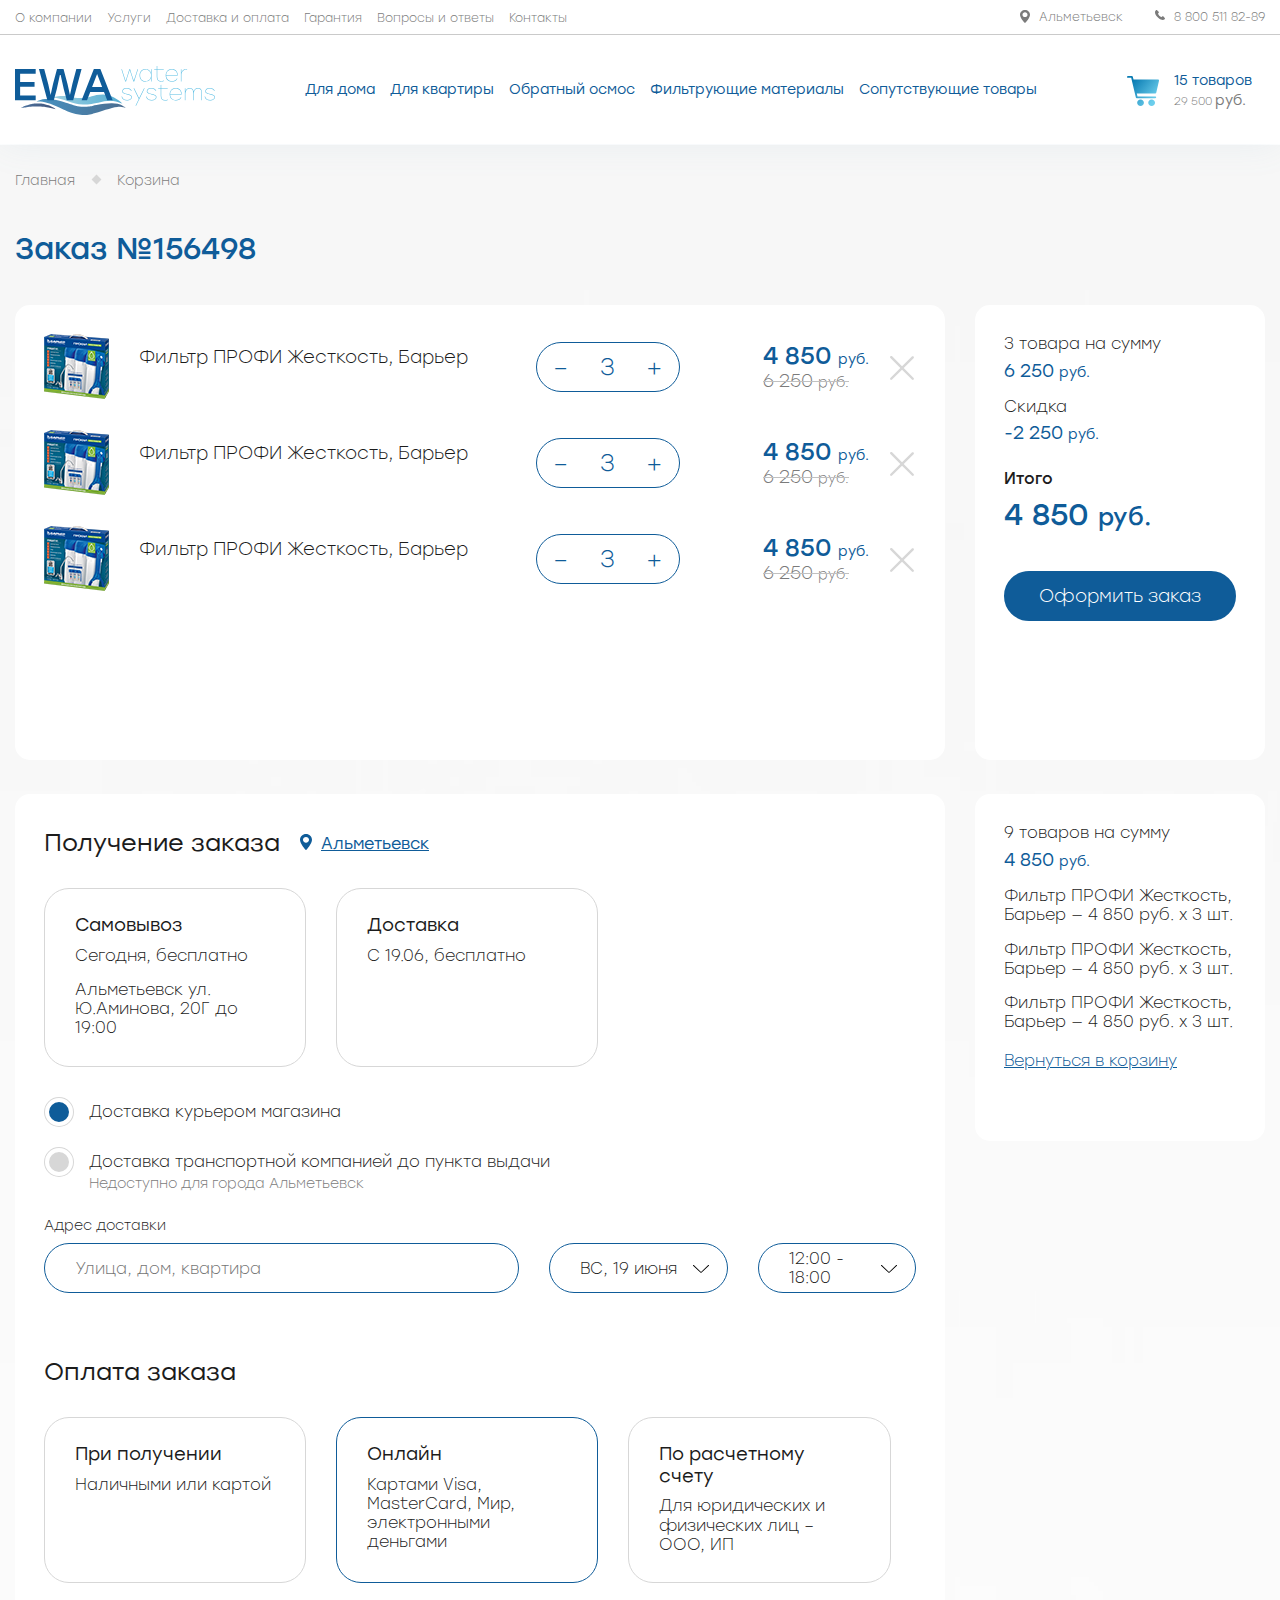
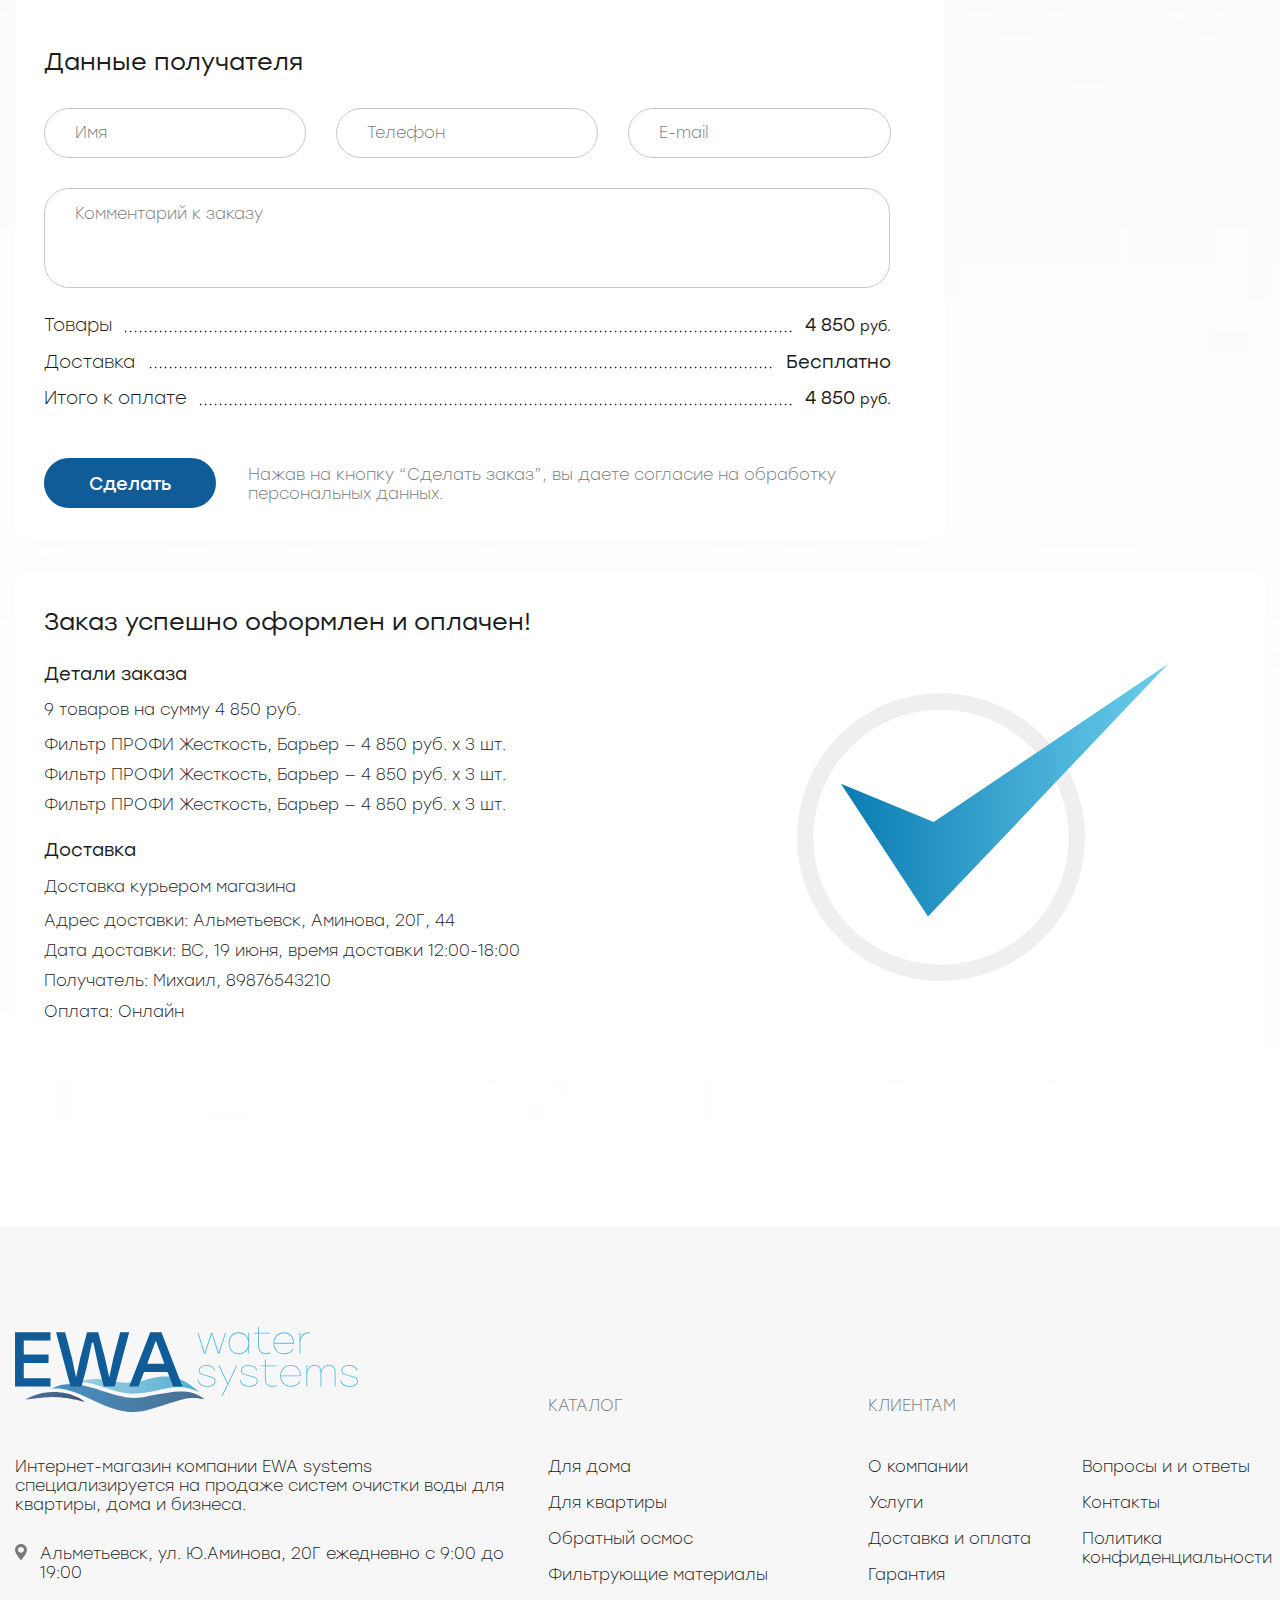
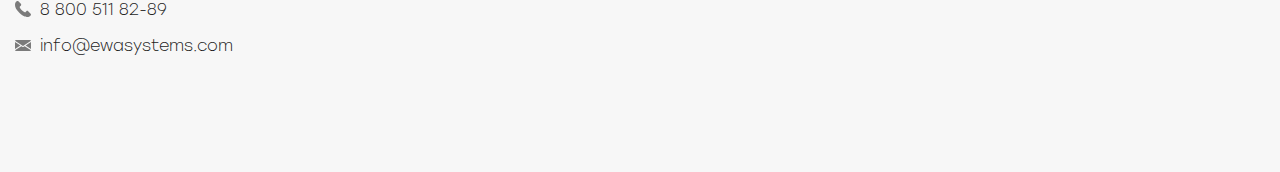
==== cart.html @ 75be9d66 "dsadad" ====
<!DOCTYPE html>
<html lang="ru">
<head>
    <meta charset="UTF-8">
    <meta name="viewport" content="width=device-width, initial-scale=1.0, shrink-to-fit=no">
    <title>EWA water system</title>

    <!-- additional styles -->
    <link rel="stylesheet" href="css/bootstrap.min.css">
    <link rel="stylesheet" href="css/swiper.min.css">

    <!-- common styles -->
    <link rel="stylesheet" href="fonts/stolzl/stolzl.css">
    <link rel="stylesheet" href="css/style.css">
    <link rel="stylesheet" href="css/media.css">

    <link rel="stylesheet" href="css/cart.css">

    <!-- scripts -->
    <script src="js/jquery.min.js"></script>
    <script src="js/bootstrap.bundle.min.js"></script>
    <script src="js/swiper.min.js"></script>
</head>
<body>

    <div class="header">
        <div class="header-top">
            <div class="container">
                <div class="row-header-top">
                    <div class="header-top-list">
                        <a href="javascript:void(0)" class="header-top-link">О компании</a>
                        <a href="javascript:void(0)" class="header-top-link">Услуги</a>
                        <a href="javascript:void(0)" class="header-top-link">Доставка и оплата</a>
                        <a href="javascript:void(0)" class="header-top-link">Гарантия</a>
                        <a href="javascript:void(0)" class="header-top-link">Вопросы и ответы</a>
                        <a href="javascript:void(0)" class="header-top-link">Контакты</a>
                    </div>
    
                    <div class="header-contacts">
                        <a href="javascript:void(0)" class="header-contacts-item header-city">
                            Альметьевск
                        </a>
                        <a href="tel:88005118289" class="header-contacts-item header-phone">
                            8 800 511 82-89
                        </a>
                    </div>
                </div>
            </div>
        </div>
        <div class="header-main">
            <div class="container">
                <div class="row-header-main">
                    <a href="/" class="header-logo">
                        <img src="images/ewa-logo.svg" alt="EWA water system" class="header-logo-src">
                    </a>

                    <div class="header-main-list">
                        <a href="javascript:void(0)" class="header-main-link">Для дома</a>
                        <a href="javascript:void(0)" class="header-main-link">Для квартиры</a>
                        <a href="javascript:void(0)" class="header-main-link">Обратный осмос</a>
                        <a href="javascript:void(0)" class="header-main-link">Фильтрующие материалы</a>
                        <a href="javascript:void(0)" class="header-main-link">Сопутствующие товары</a>
                    </div>

                    <!--
                        Если в корзине нету товаров, то убираем класс cart-has-items
                        и в header-cart-title ставим статичный текст "Корзина"
                        блок header-cart-total может быть пустым,
                        он всё равнон будет в display: none
                    -->
                    <a href="javascript:void(0)" class="header-cart cart-has-items">
                        <div class="header-cart-icon">
                            <img src="images/header-cart.svg" alt="Корзина">
                        </div>
                        <div class="header-cart-body">
                            <div class="header-cart-title">15 товаров</div>
                            <div class="header-cart-total">29 500 <span class="ruble">руб.</span></div>
                        </div>
                    </a>

                    <div class="responsive-items">
                        <a class="responsive-item header-cart-responsive" href="javascript:void(0)">
                            <img src="images/header-cart.svg" alt="">
                        </a>

                        <div class="responsive-item header-burger">
                            <span class="burger-line line-1"></span>
                            <span class="burger-line line-2"></span>
                            <span class="burger-line line-3"></span>
                        </div>
                    </div>
                </div>
            </div>
        </div>
    </div>

    <div class="page-layout">
        <div class="page-bc">
            <div class="container">
                <div class="page-bc-list">
                    <a href="javascript:void(0)" class="page-bc-link">Главная</a>
                    <a href="javascript:void(0)" class="page-bc-link">Корзина</a>
                </div>
            </div>
        </div>

        <div class="cart-inner">
            <div class="container">
                <div class="section-heading">Заказ №156498</div>
    
                <div class="cart-layout">
                    <div class="cart-row row">
                        <div class="cart-content col-lg-9">
                            <div class="cart-block">
                                <div class="cart-table">
                                    <div class="cart-table-product">
                                        <div class="cart-table-product-item cart-table-item">
                                            <a href="javascript:void(0)" class="cart-table-product-photo" style="background-image: url(images/cart-item.png);"></a>
                                            <a href="javascript:void(0)" class="cart-table-product-name">Фильтр ПРОФИ Жесткость, Барьер</a>
                                        </div>
                                        <div class="cart-table-product-count cart-table-item">
                                            <div class="cart-table-product-counter">
                                                <div class="cart-counter-item">&ndash;</div>
                                                <input class="cart-counter-item cart-counter-value" type="text" value="3">
                                                <div class="cart-counter-item">+</div>
                                            </div>
                                        </div>
                                        <div class="cart-table-product-price cart-table-item">
                                            <div class="cart-table-product-prices">
                                                <div class="cart-table-product-price-new">4 850 <span class="ruble">руб.</span></div>
                                                <div class="cart-table-product-price-old">6 250 <span class="ruble">руб.</span></div>
                                            </div>
                                        </div>
                                        <div class="cart-table-product-remove">
                                            <img src="images/cart-remove.svg" alt="">
                                        </div>
                                    </div>
                                    <div class="cart-table-product">
                                        <div class="cart-table-product-item cart-table-item">
                                            <a href="javascript:void(0)" class="cart-table-product-photo" style="background-image: url(images/cart-item.png);"></a>
                                            <a href="javascript:void(0)" class="cart-table-product-name">Фильтр ПРОФИ Жесткость, Барьер</a>
                                        </div>
                                        <div class="cart-table-product-count cart-table-item">
                                            <div class="cart-table-product-counter">
                                                <div class="cart-counter-item">&ndash;</div>
                                                <input class="cart-counter-item cart-counter-value" type="text" value="3">
                                                <div class="cart-counter-item">+</div>
                                            </div>
                                        </div>
                                        <div class="cart-table-product-price cart-table-item">
                                            <div class="cart-table-product-prices">
                                                <div class="cart-table-product-price-new">4 850 <span class="ruble">руб.</span></div>
                                                <div class="cart-table-product-price-old">6 250 <span class="ruble">руб.</span></div>
                                            </div>
                                        </div>
                                        <div class="cart-table-product-remove">
                                            <img src="images/cart-remove.svg" alt="">
                                        </div>
                                    </div>
                                    <div class="cart-table-product">
                                        <div class="cart-table-product-item cart-table-item">
                                            <a href="javascript:void(0)" class="cart-table-product-photo" style="background-image: url(images/cart-item.png);"></a>
                                            <a href="javascript:void(0)" class="cart-table-product-name">Фильтр ПРОФИ Жесткость, Барьер</a>
                                        </div>
                                        <div class="cart-table-product-count cart-table-item">
                                            <div class="cart-table-product-counter">
                                                <div class="cart-counter-item">&ndash;</div>
                                                <input class="cart-counter-item cart-counter-value" type="text" value="3">
                                                <div class="cart-counter-item">+</div>
                                            </div>
                                        </div>
                                        <div class="cart-table-product-price cart-table-item">
                                            <div class="cart-table-product-prices">
                                                <div class="cart-table-product-price-new">4 850 <span class="ruble">руб.</span></div>
                                                <div class="cart-table-product-price-old">6 250 <span class="ruble">руб.</span></div>
                                            </div>
                                        </div>
                                        <div class="cart-table-product-remove">
                                            <img src="images/cart-remove.svg" alt="">
                                        </div>
                                    </div>
                                </div>
                            </div>
                        </div>
                        <div class="cart-side col-lg-3">
                            <div class="cart-block">
                                <div class="cart-side-item">
                                    <div class="cart-side-title">3 товара на сумму</div>
                                    <div class="cart-side-body">6 250 <span class="ruble">руб.</span></div>
                                </div>
                                <div class="cart-side-item">
                                    <div class="cart-side-title">Скидка</div>
                                    <div class="cart-side-body">-2 250 <span class="ruble">руб.</span></div>
                                </div>
    
                                <div class="cart-side-total">
                                    <div class="cart-side-total-title">Итого</div>
                                    <div class="cart-side-total-value">4 850 <span class="total-ruble">руб.</span></div>
                                </div>
    
                                <a href="javascript:void(0)" class="button-default button-active cart-order-button">Оформить заказ</a>
                            </div>
                        </div>
                    </div>
                </div>
    
                <form id="orderForm" class="cart-layout">
                    <div class="cart-row row">
                        <div class="cart-content col-lg-9">
                            <div class="cart-block">
                                <div class="cart-content-item">
                                    <div class="cart-content-flex">
                                        <div class="cart-content-title">Получение заказа</div>
                                        <a href="javascript:void(0)" class="cart-content-city">Альметьевск</a>
                                    </div>
    
                                    <div class="row-select-type row">
                                        <div class="cart-col col-select-type">
                                            <label class="cart-type-select">
                                                <input class="cart-type-select-check" type="radio" name="select-something" checked>
                                                <div class="cart-type-select-inner">
                                                    <div class="cart-type-select-title">Самовывоз</div>
                                                    <div class="cart-type-select-desc">Сегодня, бесплатно</div>
                                                    <div class="cart-type-select-additional">
                                                        Альметьевск <br>
                                                        ул. Ю.Аминова, 20Г <br>
                                                        до 19:00
                                                    </div>
                                                </div>
                                            </label>
                                        </div>
                                        <div class="cart-col col-select-type">
                                            <label class="cart-type-select">
                                                <input class="cart-type-select-check" type="radio" name="select-something">
                                                <div class="cart-type-select-inner">
                                                    <div class="cart-type-select-title">Доставка</div>
                                                    <div class="cart-type-select-desc">С 19.06, бесплатно</div>
                                                </div>
                                            </label>
                                        </div>
                                    </div>
    
                                    <div class="select-list">
                                        <label class="select-list-item">
                                            <input class="select-list-input" type="radio" name="select-delivery" checked>
                                            <div class="select-list-name">Доставка курьером магазина</div>
                                        </label>
                                        <label class="select-list-item">
                                            <input class="select-list-input" type="radio" name="select-delivery" disabled>
                                            <div class="select-list-name">
                                                Доставка транспортной компанией до пункта выдачи
                                                <span class="select-list-name-desc">Недоступно для города Альметьевск</span>
                                            </div>
                                        </label>
                                    </div>
    
                                    <div class="deli-data">
                                        <div class="deli-data-title">Адрес доставки</div>
                                        <div class="row">
                                            <div class="deli-data-col deli-data-address">
                                                <input type="text" class="deli-data-style" placeholder="Улица, дом, квартира">
                                            </div>
                                            <div class="deli-data-col deli-data-date">
                                                <div class="deli-data-style deli-data-pick">
                                                    ВС, 19 июня
                                                </div>
                                            </div>
                                            <div class="deli-data-col deli-data-time">
                                                <div class="deli-data-style deli-data-pick">
                                                    12:00 - 18:00
                                                </div>
                                            </div>
                                        </div>
                                    </div>
                                </div>
                                <div class="cart-content-item">
                                    <div class="cart-content-flex">
                                        <div class="cart-content-title">
                                            Оплата заказа
                                        </div>
                                    </div>
    
                                    <div class="row-select-type row">
                                        <div class="cart-col col-select-type">
                                            <label class="cart-type-select">
                                                <input class="cart-type-select-check" type="radio" name="select-something">
                                                <div class="cart-type-select-inner">
                                                    <div class="cart-type-select-title">При получении</div>
                                                    <div class="cart-type-select-additional">Наличными или картой</div>
                                                </div>
                                            </label>
                                        </div>
                                        <div class="cart-col col-select-type">
                                            <label class="cart-type-select">
                                                <input class="cart-type-select-check" type="radio" name="select-something" checked>
                                                <div class="cart-type-select-inner">
                                                    <div class="cart-type-select-title">Онлайн</div>
                                                    <div class="cart-type-select-additional">
                                                        Картами Visa, MasterCard, <br>
                                                        Мир, электронными деньгами
                                                    </div>
                                                </div>
                                            </label>
                                        </div>
                                        <div class="cart-col col-select-type">
                                            <label class="cart-type-select">
                                                <input class="cart-type-select-check" type="radio" name="select-something">
                                                <div class="cart-type-select-inner">
                                                    <div class="cart-type-select-title">По расчетному счету</div>
                                                    <div class="cart-type-select-additional">
                                                        Для юридических и <br>
                                                        физических лиц – ООО, ИП
                                                    </div>
                                                </div>
                                            </label>
                                        </div>
                                    </div>
                                </div>
                                <div class="cart-content-item">
                                    <div class="cart-content-flex">
                                        <div class="cart-content-title">Данные получателя</div>
                                    </div>
    
                                    <div class="order-info row">
                                        <div class="order-info-col cart-col">
                                            <input type="text" class="order-info-input" placeholder="Имя">
                                        </div>
                                        <div class="order-info-col cart-col">
                                            <input type="text" class="order-info-input" placeholder="Телефон">
                                        </div>
                                        <div class="order-info-col cart-col">
                                            <input type="text" class="order-info-input" placeholder="E-mail">
                                        </div>
                                        <div class="order-info-col cart-col-full">
                                            <textarea rows="4" class="order-info-input" placeholder="Комментарий к заказу"></textarea>
                                        </div>
                                    </div>
    
                                    <div class="order-total-list">
                                        <div class="order-total-item">
                                            <span class="order-total-item-span order-total-item-left">Товары</span>
                                            <span class="order-total-item-span order-total-item-right">4 850 <span>руб.</span></span>
                                        </div>
                                        <div class="order-total-item">
                                            <span class="order-total-item-span order-total-item-left">Доставка</span>
                                            <span class="order-total-item-span order-total-item-right">Бесплатно</span>
                                        </div>
                                        <div class="order-total-item">
                                            <span class="order-total-item-span order-total-item-left">Итого к оплате</span>
                                            <span class="order-total-item-span order-total-item-right">4 850 <span>руб.</span></span>
                                        </div>
                                    </div>
    
                                    <div class="order-footer">
                                        <button class="order-button button-default button-active" type="submit">Сделать заказ</button>
                                        <div class="order-agree">
                                            Нажав на кнопку “Сделать заказ”, вы даете согласие <br>
                                            на обработку персональных данных.
                                        </div>
                                    </div>
                                </div>
                            </div>
                        </div>
                        <div class="cart-side cart-side-order col-lg-3">
                            <div class="cart-block">
                                <div class="cart-side-item">
                                    <div class="cart-side-title">9 товаров на сумму</div>
                                    <div class="cart-side-body">4 850 <span class="ruble">руб.</span></div>
                                </div>
                                <div class="cart-side-item">
                                    <div class="cart-side-title">
                                        Фильтр ПРОФИ Жесткость, 
                                        Барьер — 4 850 руб. x 3 шт.
                                    </div>
                                </div>
                                <div class="cart-side-item">
                                    <div class="cart-side-title">
                                        Фильтр ПРОФИ Жесткость, 
                                        Барьер — 4 850 руб. x 3 шт.
                                    </div>
                                </div>
                                <div class="cart-side-item">
                                    <div class="cart-side-title">
                                        Фильтр ПРОФИ Жесткость, 
                                        Барьер — 4 850 руб. x 3 шт.
                                    </div>
                                </div>
    
                                <a href="javascript:void(0)" class="cart-side-link">Вернуться в корзину</a>
                            </div>
                        </div>
                    </div>
                </form>
    
                <div class="cart-layout">
                    <div class="cart-row row">
                        <div class="cart-content col-12">
                            <div class="cart-block">
                                <div class="row">
                                    <div class="cart-success-col">
                                        <div class="cart-content-item">
                                            <div class="cart-content-flex">
                                                <div class="cart-content-title">Заказ успешно оформлен и оплачен!</div>
                                            </div>
            
                                            <div class="cart-success">
                                                <div class="cart-success-item">
                                                    <div class="cart-success-title">Детали заказа</div>
                                                    <div class="cart-success-info">9 товаров на сумму 4 850 руб.</div>
                                                    <div class="cart-success-list">
                                                        <div class="cart-success-list-item">Фильтр ПРОФИ Жесткость, Барьер — 4 850 руб. x 3 шт.</div>
                                                        <div class="cart-success-list-item">Фильтр ПРОФИ Жесткость, Барьер — 4 850 руб. x 3 шт.</div>
                                                        <div class="cart-success-list-item">Фильтр ПРОФИ Жесткость, Барьер — 4 850 руб. x 3 шт.</div>
                                                    </div>
                                                </div>
                                                <div class="cart-success-item">
                                                    <div class="cart-success-title">Доставка</div>
                                                    <div class="cart-success-info">Доставка курьером магазина</div>
                                                    <div class="cart-success-list">
                                                        <div class="cart-success-list-item">Адрес доставки: Альметьевск, Аминова, 20Г, 44</div>
                                                        <div class="cart-success-list-item">Дата доставки: ВС, 19 июня, время доставки 12:00-18:00</div>
                                                        <div class="cart-success-list-item">Получатель: Михаил, 89876543210</div>
                                                        <div class="cart-success-list-item">Оплата: Онлайн</div>
                                                    </div>
                                                </div>
                                            </div>
                                        </div>
                                    </div>
                                    <div class="cart-success-col">
                                        <div class="cart-success-image">
                                            <img src="images/cart-success.svg" alt="">
                                        </div>
                                    </div>
                                </div>
                            </div>
                        </div>
                    </div>
                </div>
            </div>
        </div>
    </div>

    <div class="footer">
        <div class="container">
            <div class="row">
                <div class="col-lg-5">
                    <a class="footer-logo" href="/">
                        <img class="footer-logo-src" src="images/ewa-logo.svg" alt="">
                    </a>

                    <div class="footer-desc">
                        Интернет-магазин компании EWA systems <br>
                        специализируется на продаже систем очистки воды <br>
                        для квартиры, дома и бизнеса.
                    </div>

                    <div class="footer-contacts">
                        <div class="footer-contacts-item footer-pin">
                            Альметьевск, ул. Ю.Аминова, 20Г<br>
                            ежедневно с 9:00 до 19:00
                        </div>
                        <div class="footer-contacts-item footer-phone">
                            <a href="tel:88005118289" class="footer-link">8 800 511 82-89</a>
                        </div>
                        <div class="footer-contacts-item footer-email">
                            <a href="mailto:info@ewasystems.com" class="footer-link">info@ewasystems.com</a>
                        </div>
                    </div>
                </div>
                <div class="col-lg-3 col-footer">
                    <div class="footer-title">Каталог</div>

                    <div class="footer-nav">
                        <div class="footer-nav-item">
                            <a href="javascript:void(0)" class="footer-nav-link footer-link">Для дома</a>
                        </div>
                        <div class="footer-nav-item">
                            <a href="javascript:void(0)" class="footer-nav-link footer-link">Для квартиры</a>
                        </div>
                        <div class="footer-nav-item">
                            <a href="javascript:void(0)" class="footer-nav-link footer-link">Обратный осмос</a>
                        </div>
                        <div class="footer-nav-item">
                            <a href="javascript:void(0)" class="footer-nav-link footer-link">Фильтрующие материалы</a>
                        </div>
                    </div>
                </div>
                <div class="col-lg-2 col-footer">
                    <div class="footer-title">Клиентам</div>

                    <div class="footer-nav">
                        <div class="footer-nav-item">
                            <a href="javascript:void(0)" class="footer-nav-link footer-link">О компании</a>
                        </div>
                        <div class="footer-nav-item">
                            <a href="javascript:void(0)" class="footer-nav-link footer-link">Услуги</a>
                        </div>
                        <div class="footer-nav-item">
                            <a href="javascript:void(0)" class="footer-nav-link footer-link">Доставка и оплата</a>
                        </div>
                        <div class="footer-nav-item">
                            <a href="javascript:void(0)" class="footer-nav-link footer-link">Гарантия</a>
                        </div>
                    </div>
                </div>
                <div class="col-lg-2 col-footer">
                    <div class="footer-title">&nbsp;</div>

                    <div class="footer-nav">
                        <div class="footer-nav-item">
                            <a href="javascript:void(0)" class="footer-nav-link footer-link">Вопросы и и ответы</a>
                        </div>
                        <div class="footer-nav-item">
                            <a href="javascript:void(0)" class="footer-nav-link footer-link">Контакты</a>
                        </div>
                        <div class="footer-nav-item">
                            <a href="javascript:void(0)" class="footer-nav-link footer-link">Политика конфиденциальности</a>
                        </div>
                    </div>
                </div>
            </div>
        </div>
    </div>

    <div class="overlay"></div>

    <!-- custom scripts -->
    <script src="js/main.js"></script>
</body>
</html>
---- fonts/stolzl/stolzl.css ----
@font-face {
    font-family: "Stolzl-Webfont";
    src: url(stolzl-light.otf) format("opentype");
    font-weight: 200;
    font-display: fallback;
}

@font-face {
    font-family: "Stolzl-Webfont";
    src: url(stolzl-book.otf) format("opentype");
    font-weight: 500;
    font-display: fallback;
}

@font-face {
    font-family: "Stolzl-Webfont";
    src: url(stolzl-regular.otf) format("opentype");
    font-weight: normal;
    font-display: fallback;
}

@font-face {
    font-family: "Stolzl-Webfont";
    src: url(stolzl-bold.otf) format("opentype");
    font-weight: bold;
    font-display: fallback;
}
---- css/style.css ----
:root {
    /* fonts */
    --stolzl:       "Stolzl-Webfont", sans-serif;

    /* colors */
    --accent:       #0f5c99;
    --ltblue:       #43acd5;
    --ltblue-light: #55bce3;
    --gray:         #575757;
    --night:        #1c1c1c;
    --gray-text:    #7b7b7b;

    /* etc */
    --products-block-padding: 46px 50px;
}

:focus {
    outline: none !important;
}

img {
    max-width: 100%;
}

body {
    background-color: #fff;
    color: var(--night);
    font-family: var(--stolzl);
    font-weight: 200;
    font-size: 16px;
}

a {
    color: var(--accent);
}

a:hover {
    color: var(--accent);
}

::selection {
    background-color: var(--ltblue);
    color: #fff;
}

.header {
    background-color: #fff;
    box-shadow: 0px 0px 35px 0px rgba(107, 153, 186, .1);
    position: relative;
    z-index: 5;
}

.header-top {
    border-bottom: 1px solid #cacaca;
    padding: 17px 0 9px;
}

.row-header-top {
    display: flex;
    justify-content: space-between;
}

.header-top-link {
    font-size: 14px;

    margin-right: 33px;

    color: var(--gray-text);
}

.header-top-link:hover {
    color: var(--gray-text);
}

.header-contacts-item:not(:last-child) {
    margin-right: 24px;
}

.header-contacts-item {
    background-repeat: no-repeat;
    font-size: 14px;

    padding-left: 27px;

    color: var(--gray-text);
}

.header-contacts-item:hover {
    color: var(--gray-text);
}

.header-city {
    background-position: 6px 0;
    background-image: url(../images/header-pin.svg);
}

.header-phone {
    background-position: 0 0;
    background-image: url(../images/header-phone.svg);
}

.header-logo {
    --box-width: 224px;

    flex: 0 0 var(--box-width);
    max-width: var(--box-width);
}

.header-main {
    padding-top: 31px;
    padding-bottom: 29px;
}

.row-header-main {
    display: flex;
}

.header-main-list {
    padding-top: 11px;
    padding-left: 50px;
}

.header-main-link {
    font-size: 18px;
    font-weight: 500;

    margin-right: 21px;
}

.header-main-link:last-child {
    margin-right: 0;
}

.header-cart {
    display: flex;
    align-items: center;

    --cart-width: 138px;

    flex: 0 0 var(--cart-width);
    max-width: var(--cart-width);

    margin-left: 58px;
}

.header-cart:hover {
    text-decoration: none;
}

.header-cart-icon {
    flex: 0 0 32px;
    max-width: 32px;
}

.header-cart-body {
    flex: 0 0 calc(100% - 32px);
    max-width: calc(100% - 32px);

    line-height: 1.4;

    padding-left: 15px;
}

.header-cart-title {
    font-size: 16px;
    font-weight: 500;

    color: var(--accent)
}

.header-cart-total {
    display: none;
    font-size: 14px;
    font-weight: 200;
    color: var(--gray-text)
}

.cart-has-items .header-cart-total {
    display: block;
}

.home-slider {
    height: 600px;
    opacity: 0;

    transition: all .5s ease-in-out;
}

.home-slider-slide {
    position: relative;
    height: 100%;
}

.home-slider-slide-col {
    flex: 0 0 50%;
    max-width: 50%;
}

.slide-content {
    background-color: var(--ltblue);

    color: #fff;
}

.container-abs {
    position: absolute;
    top: 0;
    right: 0;
    left: 0;
    bottom: 0;
}

.home-slider-photo {
    height: 100%;
    background-position: center center;
    background-repeat: no-repeat;
}

.row-slider,
.col-slider {
    height: 100%;
}

.col-slider {
    padding-left: 0;
    padding-right: 0;
}

.row-slider {
    margin-left: -30px;
    margin-right: -30px;
}

.container-relative {
    position: relative;
    height: 100%;
}

.slider-content {
    background-color: var(--ltblue);
    height: 100%;
    color: #fff;

    text-align: right;
}

.slider-right-content {
    padding-right: 30px;
    padding-top: 142px;
    display: flex;
    flex-direction: column;

    align-items: flex-end;
}

.slider-right-content::before {
    position: absolute;
    content: '';
    top: 0;
    bottom: 0;
    left: -31px;
    width: 31px;

    background-image: url(../images/home-slider/home-slider-shape.png);
    background-position: right top;
    background-repeat: no-repeat;
}

.home-slider-title {
    font-size: 30px;
    font-weight: normal;
    margin-bottom: 30px;
}

.home-slider-desc {
    line-height: 1.2;
    font-weight: 200;
}

.home-slider-more {
    padding-top: 30px;
    padding-right: 33px;
    padding-bottom: 15px;

    background-image: url(../images/home-slider/slider-arrow-down.svg);
    background-repeat: no-repeat;
    background-position: 100% calc(100% - 18px);

    cursor: pointer
}

.button-default {
    display: table;
    background-color: #fff;
    height: 50px;
    line-height: 46px;

    padding-left: 27px;
    padding-right: 27px;

    font-size: 18px;
    text-align: center;

    border-radius: 30px;

    color: var(--accent);

    box-shadow: 0px 0px 0px 0px rgba(15, 92, 153, 0);

    transition: all 200ms ease;

    border: 2px solid var(--accent)
}

.button-active {
    border-color: var(--accent);
    background-color: var(--accent);
    color: #fff;
}

.button-default:hover {
    text-decoration: none;
    border-color: var(--accent);
    background-color: var(--accent);
    color: #fff;
    box-shadow: 0px 0px 30px 0px rgba(15, 92, 153, 0.4);
}

.section-btns {
    display: flex;
    flex-wrap: wrap;
}

.slider-btn {
    display: inline-block;
    margin-top: 55px;

    border-color: #fff;

    color: var(--ltblue);

    box-shadow: 0px 0px 43px 0px rgba(15, 92, 153, 0.4);
}

.button-border {
    border-color: var(--accent);
}

.home-slider-more-text {
    opacity: 0;
    transition: all 200ms ease;
}

.home-slider-more-text.show {
    opacity: 1;
}

.products-heading {
    font-size: 18px;
    font-weight: 200;

    text-transform: uppercase;

    line-height: 1.4;

    color: var(--accent)
}

.section-products {
    margin-top: 100px;
}

.products-title {
    font-size: 48px;
    font-weight: normal;
}

.products-block {
    background-color: #f7f7f7;
    padding: var(--products-block-padding);
    height: 500px;
    margin-bottom: 30px;
    border-radius: 15px;

    position: relative;
}

.products-block-flex {
    display: flex;
    flex-wrap: wrap;
    /* height: 100%; */
}

.products-image-abs {
    position: absolute;
    bottom: 50px;
    left: 50px;
}

.products-col-left {
    flex: 0 0 33%;
    max-width: 33%;
}

.products-col-right {
    flex: 0 0 67%;
    max-width: 67%;

    display: flex;
    justify-content: stretch;
    align-items: stretch;

    flex-wrap: wrap;
}

.products-cats-inner {
    font-size: 18px;
    padding-top: 19px;
    margin-bottom: 21px;
}

.products-cats-list {
    margin: 0;
    padding: 0;
    list-style-type: none;
}

.products-cats-title {
    font-weight: 200;
    color: var(--gray-text);
    text-transform: uppercase;
    margin-bottom: 16px;
}

.products-cats-name {
    display: flex;
    font-weight: 500;
    margin-bottom: 5px;
}

.products-cats-item {
    padding-left: 25px;
    line-height: 2;
    position: relative;
}

.products-cats-item::before {
    position: absolute;
    content: '';
    top: 14px;
    left: 2px;
    width: 7px;
    height: 7px;
    background-color: #d7d7d7;

    transform: rotate(45deg);

    transition: all .13s ease;
}

.products-cats-item:hover::before {
    background-color: var(--accent)
}

.style-none .products-cats-item::before {
    display: none;
}

.products-cats-link + span {
    font-size: 14px;
}

.products-cats-link b {
    font-weight: 500;
}

.products-col-right-col {
    flex: 0 0 54%;
    max-width: 54%;
}

.products-col-right-col:nth-child(2) {
    flex: 0 0 46%;
    max-width: 46%;
}

.products-col-right-col:nth-child(1) {
    padding-top: 107px;
}

.products-block-index-2 {
    padding-left: 57%;
}

.products-block-index-3 {
    padding-left: 35%;
}

.products-block-col {
    padding-top: 11px;
}

.products-block-custom {
    background-color: #fff;
    height: auto;

    margin-top: 10px;

    padding: 0;
}

.products-block-custom .products-title {
    padding: var(--products-block-padding);
}

.products-list {
    display: flex;
    flex-wrap: wrap;

    align-items: flex-end;

    margin-top: 18px;

    position: relative;
}

.products-list::before {
    position: absolute;
    content: '';
    bottom: 72px;
    left: 0;
    right: 0;
    height: 50px;
    background-color: #eff4f7;

    border-radius: 15px;
}

.products-list-item {
    flex: 0 0 20%;
    max-width: 20%;

    text-align: center;

    display: flex;
    flex-direction: column;
    align-items: center;

    position: relative;
}

.products-list-name {
    margin-top: 36px;
    font-size: 18px;
    font-weight: 500;
    line-height: 1.3;

    color: var(--accent)
}

.section-about {
    overflow-y: hidden;
    margin-top: 155px;
    padding-bottom: 30px;
}

.about-title {
    font-size: 30px;
    font-weight: normal;
    color: var(--accent);
    margin-bottom: 15px;
    line-height: 1.2;
}

.subheading {
    position: relative;

    color: var(--gray-text);

    line-height: 1;
}

.subheading-line::before {
    position: absolute;
    content: '';
    right: calc(100% + 15px);
    left: -100%;
    top: 0;
    bottom: 0;
    background-color: #c1c1c1;
}

.about-content {
    margin-top: 51px;
    line-height: 1.2;
}

.about-image {
    margin-bottom: 52px;
}

.about-content p {
    margin-bottom: 20px;
}

.section-btns {
    display: flex;
    flex-wrap: wrap;

    margin-top: 50px;
}

.section-btns .button-default:first-child {
    margin-right: 30px;
}

.section-btns .button-default {
    line-height: 45px;
}

.section-heading {
    font-size: 30px;
    font-weight: normal;
    color: var(--accent);

    margin-top: 0;
    margin-bottom: 15px;
}

.col-about {
    padding-left: 110px;
}

.about-list {
    margin-top: 38px;
}

.about-list-item {
    display: flex;
    flex-direction: column;

    margin-bottom: 26px;
}

.about-list-head {
    display: flex;
    align-items: flex-end;

    margin-bottom: 10px;
}

.about-list-count {
    flex: 0 0 35px;
    max-width: 35px;

    text-align: center;
    font-size: 30px;
    font-weight: normal;

    line-height: 1;

    position: relative;
}

.about-list-count span {
    position: relative;
}

.about-list-count::before {
    position: absolute;
    content: '';
    bottom: 5px;
    left: 0;
    right: 0;
    height: 16px;
    background-color: #c1c1c1;
}

.about-list-name {
    flex: 0 0 calc(100% - 35px);
    max-width: calc(100% - 35px);

    padding-left: 10px;

    font-size: 18px;
    font-weight: normal;
}

.about-list-desc {
    line-height: 1.2;
}

.slider-products {
    width: 100%;
    /* height: 500px; */

    padding-left: 15px;
    padding-right: 15px;
}

.section-recomms {
    margin-top: 157px;
}

.slider-recomms {
    margin-top: 31px;

    padding-top: 30px;
    padding-bottom: 30px;
}

.product-item {
    padding-top: 12px;
    background-color: #fff;

    display: flex;
    flex-direction: column;

    position: relative;

    border-radius: 15px;

    box-shadow: 0 0 0 0 rgba(0,0,0, 0);
    transition: all .15s ease;
}

.product-item:hover,
.product-item.hover {
    box-shadow: 0 0 30px 0 rgba(0,0,0, .05);
    z-index: 2;
}

.product-item-photo {
    padding-bottom: 310.5px;
    background-position: center center;
    background-repeat: no-repeat;
}

.product-item-bubble {
    position: absolute;
    top: 19px;

    width: 50px;
    height: 50px;

    display: flex;
    align-items: center;
    justify-content: center;
    color: #fff;

    font-size: 14px;
    font-weight: normal;

    background-repeat: no-repeat;
    background-position: center center;
    background-size: contain;

    cursor: pointer
}

.bubble-discount {
    left: 20px;
    background-image: url(../images/product-slider/bubble-discount.svg);
}

.bubble-delivery {
    background-image: url(../images/product-slider/bubble-delivery.svg);

    left: 80px;
}

.product-item-name {
    text-align: center;
    font-size: 18px;
    font-weight: 500;
    line-height: 1.3;
    padding-top: 3px;
    height: 47px;

    text-decoration: none !important;
    overflow: hidden;
    -webkit-line-clamp: 2;
    -webkit-box-orient: vertical;
    display: block;
    display: -webkit-box;
}

.component-prices {
    display: flex;
    justify-content: center;
    align-items: flex-end;

    text-decoration: none !important;
}

.newprice > span,
.oldprice > span {
    font-size: 80%;
    font-weight: 500;
}

.newprice {
    font-size: 24px;
    font-weight: normal;
}

.oldprice {
    margin-left: 15px;
    line-height: 1.8em;

    color: var(--gray-text);

    position: relative;
}

.oldprice::before {
    position: absolute;
    content: '';
    height: 1px;
    left: 0;
    right: 0;
    top: 50%;
    background-color: var(--gray-text);
}

.product-item-prices {
    padding-top: 15px;
}

.product-item-actions {
    padding: 19px 35px 30px;
    display: flex;
    opacity: 0;

    transition: all .2s ease;
}

.product-item:hover .product-item-actions,
.product-item.hover .product-item-actions {
    opacity: 1;
}

.product-item-buy {
    display: flex;
    align-items: center;
    justify-content: center;
    height: 50px;
    border-radius: 30px;
    border: 1px solid var(--accent);

    flex: 0 0 calc(100% - 71px);
    max-width: calc(100% - 71px);
    margin-right: 20px;

    font-size: 18px;
    font-weight: 500;

    transition: all .15s ease;
}

.product-item-buy:hover {
    text-decoration: none;
    background-color: var(--accent);
    color: #fff;
}

.product-item-info {
    display: flex;
    align-items: center;
    justify-content: center;
    height: 50px;
    flex: 0 0 50px;
    max-width: 50px;
    border: 1px solid #afafaf;
    border-radius: 50%;

    transition: all .15s ease;
    
    background-image: url(../images/i.svg);
    background-position: center center;
    background-repeat: no-repeat;
}

.product-item-info:hover {
    background-color: #afafaf;
    background-image: url(../images/i-light.svg);
}

.product-item-info-inner-tooltip {
    display: none;
}

.product-tooltip {
    position: absolute;
    padding: 20px;
    background-color: rgba(0,0,0, .66);
    border-radius: 20px;
    padding: 14px 20px;
    font-size: 14px;
    line-height: 1.4;

    color: #fff;

    box-shadow: 0 0 15px 0 rgba(0,0,0, .3)
}

.product-tooltip::before {
    position: absolute;
    content: '';
    width: 0;
    height: 0;
    border-style: solid;
    border-width: 0 10px 10px 10px;
    border-color: transparent transparent rgba(0, 0, 0, 0.66) transparent;
    line-height: 0;
    _border-color: #000000 #000000 rgba(0, 0, 0, 0.66) #000000;
    _filter: progid:DXImageTransform.Microsoft.Chroma(color='#000000');
}

.tooltip-info {
    bottom: 100px;
    left: 20px;
    right: 20px;
}

.tooltip-info::before {
    bottom: -10px;
    right: 30px;

    transform: rotate(180deg)
}

.tooltip-small {
    top: 90px;
    left: 0;
    border-radius: 30px;
}

.tooltip-small::before {
    top: -10px;
    left: 95px
}

.section-head {
    display: flex;
    justify-content: space-between;
    align-items: flex-start;
}

.slider-products-controls {
    display: flex;
    margin-top: 10px;
}

.slider-products-item {
    cursor: pointer;

}

.slider-products-item:first-child {
    margin-right: 30px;
}

.slider-products-item.swiper-button-disabled {
    opacity: 0.2;
}

.section-services {
    margin-top: 83px;
}

.row-services {
    margin-top: 92px;
}

.service-item {
    display: flex;
    flex-wrap: wrap;
    align-items: flex-start;

    margin-bottom: 44px;
}

.service-item-icon {
    flex: 0 0 80px;
    max-width: 80px;
    padding-top:8px;
}

.service-item-body {
    flex: 0 0 calc(100% - 80px);
    max-width: calc(100% - 80px);
    padding-left: 45px;

    font-size: 16px;
    line-height: 1.2;
}

.service-item-name {
    font-weight: normal;
    font-size: 20px;

    margin-bottom: 19px;
}

.service-item-name b {
    padding-right: 5px;
}

.section-consult {
    margin-top: 50px;
}

.consult-content {
    background-image: url(../images/consult.png);
    background-repeat: no-repeat;
    background-position: 0 bottom;

    position: relative;

    border-radius: 50px;
    padding: 168px 430px 51px 50px;
}

.consult-heading {
    font-size: 48px;
    text-transform: uppercase;
    font-weight: normal;
    color: var(--accent);

    margin-bottom: 16px;
    position: relative;
    z-index: 2;
}

.consult-desc {
    line-height: 1.2;
    font-size: 18px;
    font-weight: 20;

    margin-bottom: 50px;
    position: relative;
    z-index: 2;
}

.consult-btn {
    min-width: 189px;
    text-align: center;
    position: relative;
    z-index: 2;
}

.consult-men {
    position: absolute;
    bottom: 0;
    right: 100px;
}

.slider-partners {
    filter: grayscale(100%);
    opacity: 40%;
}

.slider-partners .swiper-wrapper {
    align-items: center;
}

.slider-partners .swiper-slide {
    text-align: center;
}

.section-partners {
    margin-top: 99px;
    margin-bottom: 126px;
}

.footer {
    background-color: #f7f7f7;
    padding-top: 100px;
    padding-bottom: 100px;
}

.footer-logo {
    display: block;
    margin-bottom: 45px;
}

.footer-logo-src {
    max-width: 343px;
}

.footer-desc {
    line-height: 1.2;
    margin-bottom: 30px;
}

.footer-contacts {
    line-height: 1.2;
}

.footer-contacts-item {
    margin-bottom: 17px;
    padding-left: 25px;
    background-repeat: no-repeat;
}

.footer-pin {
    background-image: url(../images/footer-pin.svg);
    background-position: 0 0;
}

.footer-phone {
    background-image: url(../images/footer-phone.svg);
    background-position: 0 1px;
}

.footer-email {
    background-image: url(../images/footer-email.svg);
    background-position: 0 4px;
}

.footer-link {
    color: var(--night);
    text-decoration: none;
}

.footer-link:hover {
    text-decoration: underline;
    color: var(--night)
}

.footer-title {
    font-size: 16px;
    text-transform: uppercase;
    color: var(--gray-text);
}

.col-footer {
    padding-top: 67px
}

.footer-nav {
    margin-top: 39px;
}

.footer-nav-item {
    display: flex;
    margin-bottom: 17px;

    /* word-break: break-all; */
}

.footer-nav-link {
    line-height: 1.2;
}

.reponsive-items {
    display: none;
}

.header-burger {
    flex: 0 0 32px;
    max-width: 32px;
    height: 30px;

    position: relative;

    /* background-color: #f5f5f5; */
    margin-left: 15px;
}

.burger-line {
    position: absolute;
    left: 0;
    right: 0;
    height: 5px;
    background-color: var(--ltblue);

    border-radius: 4px;

    transition: all .25s ease;
}

.line-1 {
    top: 3px;
}

.line-2 {
    top: 13px;
}

.line-3 {
    top: 23px;
}

.state-menu .line-1 {
    top: calc(50% - 2.5px);
    transform: rotate(135deg);
}

.state-menu .line-2 {
    opacity: 0;
}

.state-menu .line-3 {
    top: calc(50% - 2.5px);
    transform: rotate(-135deg);
}

.overlay {
    display: none;
    position: fixed;
    top: 81px;
    bottom: 0;
    left: 0;
    right: 0;

    background-color: rgba(0,0,0, .5);

    z-index: 4;
}

.responsive-items {
    display: none;
}

.page-bc {
    margin-top: 25px;
    margin-bottom: 35px;
}

.page-bc-list {
    display: flex;
    flex-wrap: wrap;
}

.page-bc-link {
    font-size: 14px;
    margin-right: 42px;

    color: var(--gray-text);

    position: relative;
}

.page-bc-link::after {
    position: absolute;
    content: "";
    top: 6px;
    right: -25px;

    width: 7px;
    height: 7px;

    background-color: #d7d7d7;

    transform: rotate(45deg);
}

.page-bc-link:last-child::after {
    display: none;
}

.page-bc-link:hover {
    color: var(--gray-text);
}

.catalog-sort-select {
    border: 1px solid var(--accent);
    height: 50px;
    border-radius: 30px;

    padding-right: 116px;
    padding-left: 29px;

    -webkit-appearance: none;
    appearance: none;

    font-weight: 500;
    font-size: 18px;

    color: var(--accent);

    background-color: #fff;
    background-image: url(../images/catalog-sort-arrow.svg);
    background-repeat: no-repeat;
    background-position: 94% 52%;
}

.catalog-sort-select option {
    padding: 0;
}

.catalog-list {
    margin-top: 40px;
}

.catalog-product-item .product-item-actions {
    position: absolute;
    top: 100%;
    left: 0;
    right: 0;

    height: 0;
    overflow: hidden;
    padding-top: 0;
    padding-bottom: 0;

    border-bottom-left-radius: 15px;
    border-bottom-right-radius: 15px;

    box-shadow: 0 0 0 0 rgba(0,0,0, .0);

    background-color: #fff;
}

.catalog-product-item {
    margin-bottom: 56px;
    border-bottom-left-radius: 0;
    border-bottom-right-radius: 0;
}

.catalog-product-item:hover .product-item-actions,
.catalog-product-item.hover .product-item-actions {
    opacity: 1;
    height: 99px;
    padding-top: 19px;
    padding-bottom: 19px;

    box-shadow: 0 30px 30px 0 rgba(0,0,0, .05);
}

.catalog-product-item .tooltip-info {
    bottom: 0;
}

.catalog-zapis-item {
    text-align: center;
    height: calc(100% - 31px);

    background-image: url(../images/catalog-zapis.png);
    background-repeat: no-repeat;
    background-size: cover;

    border-radius: 15px;

    padding: 39px 25px;

    color: #fff;

    font-size: 16px;
    font-weight: 300;
}

.zapis-title {
    font-size: 20px;
    font-weight: normal;
}

.zapis-icon {
    max-width: 100px;

    margin-bottom: 25px
}

.zapis-desc {
    margin-top: 13px;
    line-height: 1.19;
    margin-bottom: 31px;
}

.zapis-button {
    margin-left: auto;
    margin-right: auto;

    border-color: #fff;
    color: var(--ltblue)
}

.btns-middle {
    justify-content: center;
}

.catalog-more {
    margin-top: 15px;
    margin-bottom: -6px;
    display: flex;
    justify-content: center;
}

.row-podbor {
    margin-top: 17px;
}

.about-podbor {
    margin-top: 35px;
    font-size: 16px;
    font-weight: 500;
}

.about-podbor-link {
    display: table;
    margin-bottom: 17px;
}

.section-about-catalog {
    padding-bottom: 50px;
}

.page-layout {
    background-image: url(../images/catalog-bg.jpg);
    background-position: center top;
    background-size: cover;
    background-repeat: no-repeat;
    border-top: .3px solid transparent;
    border-bottom: .3px solid transparent;
}

.catalog-cats .products-block {
    padding: 0px 0px 0px 0px;
    margin-top: 66px;
    margin-bottom: 0;
    background-color: transparent;
}

.catalog-cats .products-col-right-col:nth-child(1) {
    padding-top: 0;
}

.catalog-cats .products-col-left {
    flex: 0 0 25.5%;
    max-width: 25.5%;
}

.catalog-cats .products-col-right {
    flex: 0 0 74.5%;
    max-width: 74.5%;
}

.catalog-cats .products-col-right-col {
    flex: 0 0 46%;
    max-width: 46%;
}

.catalog-cats .products-col-left-col {
    flex: 0 0 54%;
    max-width: 54%;
}

.catalog-cats .products-image-abs {
    bottom: auto;
    top: 25px;
    left: 0;
}

.catalog-cats {
    margin-bottom: 7px;
}

.catalog-product-item {
    background-color: transparent;
}

.catalog-product-item.hover,
.catalog-product-item:hover {
    background-color: #fff;
}

.catalog-layout .catalog-list {
    margin-top: 25px;
}

.detail-block {
    margin-top: 19px;
    background-color: #fff;
    padding: 11px 30px 0;

    border-radius: 15px;
}

.section-brand {
    padding-top: 5px;
}

.detail-bubbles .bubble-discount {
    left: 15px;
}

.detail-bubbles .bubble-delivery {
    left: 85px;
}

.detail-bubbles .tooltip-small {
    left: 5px;
    z-index: 5;
}

.detail-sliders {
    margin-top: 89px;
    width: calc(100% - 40px);
}

.detail-slider {
    margin-bottom: 29px;
}

.detail-slider-thumbs {
    width: 470px;
    margin-left: 70px;
    margin-right: 0;
}

.detail-slide-item {
    padding-bottom: 77%;
    background-position: center center;
    background-repeat: no-repeat;
    background-size: contain;
}

.detail-slide-thumb-item {
    padding-bottom: 70px;
    background-position: center center;
    background-repeat: no-repeat;
    background-size: 75%;

    position: relative;

    transition: all .1s ease;

    cursor: pointer
}

.detail-slide-thumb-item:hover {
    background-color: var(--accent);
}

.detail-slide-thumb-item.swiper-slide-thumb-active::before {
    position: absolute;
    content: '';
    left: 0;
    right: 0;
    bottom: 0;
    height: 3px;
    background-color: var(--accent);
}

.detail-row {
    position: sticky;
    top: 0;
    left: 0;

    display: flex;
    flex-wrap: wrap;

    margin-left: -15px;
    margin-right: -15px;

    padding-top: 87px;
}

.detail-col {
    padding-left: 15px;
    padding-right: 15px;

    line-height: 1.2;
}

.detail-left {
    flex: 0 0 52%;
    max-width: 52%;
}

.detail-right {
    flex: 0 0 48%;
    max-width: 48%;
}

.detail-shortdesc {
    margin-bottom: 40px;
}

.detail-title {
    color: var(--gray-text);
    margin-bottom: 5px;
}

.detail-osob-item {
    padding-left: 20px;
    position: relative;
}

.detail-osob-item::before {
    position: absolute;
    content: '';
    top: 6px;
    left: 1px;
    width: 7px;
    height: 7px;

    background-color: #c1c1c1;
    transform: rotate(45deg);
}

.detail-osob {
    margin-bottom: 35px;
}

.detail-complect {
    margin-bottom: 37px;
}

.detail-price {
    display: flex;
    line-height: 1;
    align-items: flex-end;

    margin-bottom: 29px;
}

.detail-price .newprice {
    font-size: 30px;
    color: var(--accent);
}

.detail-price .oldprice {
    line-height: 1.3;
    font-size: 18px;
}

.detail-city {
    font-size: 14px;
    background-image: url(../images/header-pin.svg);
    background-position: 0 0;
    background-repeat: no-repeat;

    padding-left: 21px;
    margin-bottom: 16px;

    opacity: 0.5;
}

.detail-info {
    margin-bottom: 15px;
}

.detail-info-title {
    font-weight: 500;
}

.detail-buttons {
    padding-top: 14px;
}

.detail-button {
    display: block;
    border-width: 1px;

    margin-bottom: 20px;
}

.detail-full {
    padding-top: 92px;

    background-image: url(../images/detail-bg.jpg);
    background-position: center top;
    background-repeat: repeat no-repeat;
    background-size: cover;
    line-height: 1.2;
}

.detail-full-desc {
    margin-top: 21px;
}

.detail-full-list {
    margin: 15px 0 0 0;
    padding: 0;
    list-style-type: none;
}

.detail-full-list-item {
    padding-left: 15px;
    margin-bottom: 5px;

    position: relative;
}

.detail-full-list-item::before {
    position: absolute;
    content: '';
    top: 9px;
    left: 0;
    width: 10px;
    height: 1px;
    background-color: var(--night);
}

.detail-specs {
    margin-top: 63px;
}

.detail-specs-list {
    margin-top: 29px;
}

.detail-specs-row {
    border-bottom: 1px solid #e6e6e6;
    border-top: 1px solid #e6e6e6;
    margin-bottom: -1px;

    display: flex;
    flex-wrap: wrap;
}

.detail-specs-col {
    padding-top: 17px;
    padding-bottom: 17px;
}

.detail-specs-col:nth-child(1) {
    flex: 0 0 57.3%;
    max-width: 57.3%;
}

.detail-specs-col:nth-child(2) {
    flex: 0 0 42.7%;
    max-width: 42.7%;
}

.detail-full-stick {
    position: relative;
}

.detail-full-sticky {
    margin-top:7px;
    position: sticky;
    height: 445px;
    top: 15px;
    left: 0;
}

.section-history {
    margin-top: 95px;
}

.slider-history {
    padding-top: 34px;
    padding-bottom: 11px;
    height: 564px;
}

.section-services-detail {
    margin-top: 0;
}

.detail-anchor {
    padding-right: 22px;

    background-image: url(../images/detail-arrow-down.svg);
    background-position: right 7px;
    background-repeat: no-repeat;
}

/* .modal-custom {
    padding-right: 0 !important;
} */

.modal-dialog-custom {
    max-width: 720px;
}

.modal-content-custom {
    background-color: #fff;
    padding: 43px 50px;
    border-radius: 50px;
    line-height: 1.2;
    position: relative;
    pointer-events: auto;
    width: 100%;
}

.modal-custom-head {
    display: flex;
    flex-direction: column;
}

.modal-custom-title {
    color: var(--accent);
    font-size: 30px;
    font-weight: normal;
    margin-bottom: 12px;
}

.modal-custom-close {
    position: absolute;
    top: 40px;
    right: 50px;
    cursor: pointer;

    filter: grayscale(100%);
    opacity: 0.3;

    transition: all .2s ease;
    z-index: 2;
}

.modal-custom-close:hover {
    filter: grayscale(0%);
    opacity: 1;

    cursor: pointer;
}

.modal-custom-subtitle {
    position: relative;
    color: var(--gray-text)
}

.modal-custom-subtitle::before {
    position: absolute;
    content: '';
    top: 2px;
    bottom: 4px;
    width: 40px;
    right: calc(100% + 10px);

    background-color: #c1c1c1;
}

.modal-form-wrap {
    max-width: 300px;
    margin-right: auto;
    margin-left: auto;
}

.modal-form-block {
    display: flex;
    flex-direction: column;
}

.modal-form-label {
    margin: 0 0 29px 0;
    padding: 0;
}

.modal-custom-body {
    padding-top: 40px;
}

.modal-form-input {
    border: 2px solid #c1c1c1;
    padding: 14px 28px 12px;
    border-radius: 30px;
    width: 100%;

    font-size: 18px;
    font-weight: 500;

    color: var(--accent)
}

.modal-form-input:focus {
    border-color: var(--accent);
}

.modal-form-input::placeholder {
    color: #aaaaaa;
}

.modal-form-button {
    width: 100%;
}

.modal-form-agree {
    text-align: center;
    margin-right: auto;
    margin-left: auto;
    margin-top: -3px;

    font-size: 16px;
    font-weight: 300;
    color: var(--gray-text)
}

.contacts-map {
    width: 100%;
    height: 350px;
    border-radius: 15px;
    overflow: hidden;
}

.page-layout-inner {
    padding: 30px;
    background-color: #fff;
    margin-top: 20px;
    border-radius: 15px;
}

.contacts-content {
    margin-top: 20px;
}

.contacts-list {
    display: flex;
    flex-direction: column;
}

.contacts-list-item {
    display: flex;
    margin-bottom: 11px;
}

.contacts-list-item-icon {
    flex: 0 0 46px;
    max-width: 46px;
}

.contacts-list-item-body {
    display: flex;
    flex-direction: column;
    line-height: 1.7;
}

.contacts-list-item-link {
    margin-bottom: 3px;
    color: inherit
}

.contacts-list-item-link:hover {
    color: inherit;
}

.contacts-form {
    margin-top: 111px;
    margin-bottom: 137px;
}

.contacts-form-action {
    max-width: 720px;
    margin-left: auto;
    margin-right: auto;
}

.contacts-form-style {
    display: block;
    color: var(--accent);
    border: 2px solid #c1c1c1;
    width: 100%;
    border-radius: 25px;
    font-size: 18px;
    font-weight: 500;
}

.contacts-form-style::placeholder {
    color: #aaaaaa;
}

.contacts-form-style:focus {
    border-color: var(--accent);
}

textarea.contacts-form-style {
    resize: none;
    display: block;
    width: 100%;
    height: 100px;
    padding: 12px 28px;
}

.contacts-form-button {
    width: 100%;
    font-weight: 500;
}

.contacts-form-style[type="text"] {
    height: 50px;
    padding: 0px 28px;
}

.contacts-form-title {
    font-size: 24px;
    font-weight: normal;
    text-align: center;
    color: var(--accent);
    margin-bottom: 46px;
}

.contacts-form-row {
    margin-bottom: 30px;
}

.contacts-form-agree {
    font-size: 16px;
    color: var(--gray-text);
    text-align: center;
    line-height: 1.2;
    font-weight: 300;
    margin-top: -4px;
}

.faq-list {
    margin-top: 19px;
}

.faq-list-item {
    padding: 27px 28px 0;
    background-color: rgba(255, 255, 255, .6);
    border-radius: 15px;

    font-size: 18px;
    line-height: 1.2;

    margin-bottom: 30px;

    position: relative;

    cursor: pointer;

    transition: all .2s ease;
}

.faq-list-item::before {
    position: absolute;
    content: '';
    top: 28px;
    right: 28px;
    width: 14px;
    height: 14px;

    background-color: #eeeeee;

    transform: rotate(45deg)
}

.faq-list-item-head {
    padding-bottom: 22px;
}

.faq-list-item-body {
    display: none;
    font-size: 16px;
    border-top: 1px solid #f1f3f4;
    margin-left: -28px;
    margin-right: -28px;
    padding-left: 28px;
    padding-right: 28px;
    padding-top: 17px;
    padding-bottom: 34px;
}

/* .faq-list-item.active .faq-list-item-body {
    display: block;
} */

.faq-list-item.active,
.faq-list-item:hover {
    background-color: rgba(255, 255, 255, 1);
    box-shadow: 0 0 20px 0 rgba(0,0,0, .03);
}

.contacts-form-faq {
    margin-top: 63px;
    margin-bottom: 136px;
}

.about-page-content {
    font-size: 16px;
    font-weight: 300;
    line-height: 1.2;

    margin-top: 7px;
}

.about-page-content p {
    margin-bottom: 20px;
}

.about-image-center {
    height: 100%;
    display: flex;
    justify-content: center;
    align-items: center;
}

.about-image-src {
    max-width: 500px;
}

.heading-small {
    font-size: 24px;
    font-weight: normal;
}

.about-services {
    margin-top: 44px;
}

.about-services-list {
    margin-top: 27px;
}

.section-services-about {
    margin-top: 0;
}

.section-services-about .row-services {
    margin-top: 43px;
}
---- css/media.css ----
@media (min-width: 1500px) {
    .container {
        max-width: 1500px;
    }
}

@media(max-width: 1500px) {
    .about-image-center {
        margin-top: 15px;
        margin-bottom: 15px;
    }

    .about-image-src {
        max-width: 100%;
    }

    .detail-full-sticky {
        height: auto;
    }

    .detail-price .newprice {
        font-size: 25px;
    }

    .detail-price .oldprice {
        font-size: 16px;
    }

    .consult-heading {
        line-height: 1;
    }

    .col-about {
        padding-left: 15px;
    }

    .products-title {
        font-size: 35px;
    }

    .products-cats-item::before {
        top: 9px;
    }

    .products-heading {
        font-size: 16px;
    }

    .products-block {
        padding-top: 30px;
        padding-bottom: 30px;
    }

    .products-cats-item {
        line-height: 1.4;
        margin-bottom: 10px;
    }

    .products-block-index-2 {
        padding-left: 47%;
    }

    .products-block-index-3 {
        padding-left: 42%;
    }
    
    br {
        display: none;
    }

    .home-slider-title {
        line-height: 1.2;
    }

    .container {
        max-width: 100%;
    }

    .header-main-link {
        font-size: 14px;
        margin-right: 10px;
    }

    .header-main-list {
        padding-left: 0;
    }

    .row-header-main {
        justify-content: space-between;
    }

    .header-cart {
        margin-left: 0;
    }

    .header-top {
        padding-top: 5px;
        padding-bottom: 5px;
    }

    .header-top-link {
        margin-right: 10px;
        font-size: 12px;
    }

    .header-contacts {
        display: flex;
        align-items: center;
    }

    .header-contacts-item {
        font-size: 12px;
        background-size: 10px;
        background-position: 8px 2px;
    }

    .header-logo {
        --box-width: 200px;
    }

    .header-cart-title {
        font-size: 14px;
    }

    .header-cart-total {
        font-size: 11px;
    }
    
    .slider-right-content {
        padding-top: 0;
        height: 100%;

        display: flex;
        justify-content: center;
    }
}

@media (max-width: 1200px) {
    .footer-nav-item {
        word-break: break-all;
    }

    .modal-form-input {
        padding: 10px 20px;
        font-size: 14px;
    }

    .modal-form-agree {
        font-size: 14px;
        margin-top: 10px;
    }

    .modal-custom-subtitle {
        font-size: 14px;
    }

    .modal-form-label {
        margin-bottom: 15px;
    }

    .detail-osob-item {
        padding-left: 15px;
        margin-bottom: 5px;
    }

    .detail-osob-item::before {
        top: 4px;
        left: 2px;
        width: 5px;
        height: 5px;
    }

    .detail-specs-col {
        font-size: 14px;
        padding-top: 10px;
        padding-bottom: 10px;
    }
    
    .detail-block {
        padding-left: 15px;
        padding-right: 15px;
    }

    .detail-price {
        flex-wrap: wrap;
    }

    .detail-row {
        padding-top: 40px;
    }

    .detail-anchor {
        display: block;
        font-size: 14px;
        background-position: right 50%;
    }

    .detail-price .newprice {
        flex: 0 0 100%;
        max-width: 100%;
    }

    .detail-price .oldprice {
        margin-top: 5px;
        margin-left: 0;
    }

    .detail-item {
        margin-bottom: 15px;
        font-size: 13px;
    }

    .detail-slide-thumb-item {
        background-size: 50px;
    }

    .detail-sliders {
        width: 100%;
    }

    .detail-slider-thumbs {
        width: 100%;
        margin-left: 0;
    }

    .zapis-title {
        line-height: 1;
        font-size: 16px;
    }

    .zapis-desc {
        font-size: 14px;
    }

    .zapis-icon {
        max-width: 60px;
    }

    .catalog-zapis-item {
        background-position: center center;
    }

    .catalog-sort-select {
        padding-right: 40px;
    }

    .consult-heading {
        font-size: 32px;
    }

    .consult-content {
        padding-right: 340px;
    }

    .consult-desc {
        font-size: 14px;
    }

    .consult-men {
        right: 15px;
    }

    .product-item-photo {
        background-size: auto 60%;
    }

    .section-about {
        font-size: 14px;
    }

    .products-list-name {
        height: 46px;
        font-size: 15px;
        font-weight: 500;
    }

    .products-block {
        height: auto;
    }

    .products-image-responsive-1 {
        max-width: 190px;
    }

    .products-cats-link {
        font-size: 15px;
    }

    .products-col-right-col:nth-child(2) {
        padding-left: 15px;
    }

    .products-title {
        font-size: 28px;
    }

    .row-products-cats {
        align-items: stretch;
    }

    .products-block-index-2,
    .products-block-index-3 {
        padding-left: 0;
        margin-left: -25px;
    }

    .products-image-responsive {
        max-width: 20%;

        left: auto;
        right: 30px;
        bottom: 30px;
    }

    .header-main-list {
        padding-top: 0;
    }

    .header-logo {
        --box-width: 155px;
    }

    .header-main-link {
        font-size: 12px;
    }

    .row-header-main {
        align-items: center;
    }
    
    .header-main {
        padding-top: 15px;
        padding-bottom: 15px;
    }

    .home-slider-desc {
        font-size: 14px;
    }

    .home-slider-more {
        background-size: 20px;
    }

    .button-default {
        font-size: 14px;
        height: 40px;
        line-height: 35px;
    }

    /* .contacts-form-button {
        height: 50px;
    } */

    .home-slider {
        height: 400px;
    }

    .slider-btn {
        margin-top: 15px;
    }

    .slider-right-content::before {
        background-size: contain;
    }

    .home-slider-title {
        line-height: 1;
        font-size: 20px;
    }

    .contacts-form-style[type="text"] {
        height: 40px;
    }
}

@media (max-width: 991px) {
    /* overlay masks */
    [class*=state-] {
        overflow: hidden;
    }

    [class*=state-] .overlay {
        display: block;
    }
    /* overlay masks */

    .contacts-form-style {
        border-radius: 20px;
    }

    .detail-full-content {
        flex: 0 0 calc(100% - 300px);
        max-width: calc(100% - 300px);
    }

    .detail-full-stick {
        flex: 0 0 300px;
        max-width: 300px;
    }

    .detail-left {
        order: 1;
        flex: 0 0 100%;
        max-width: 100%;

        padding-top: 10px;
        padding-bottom: 30px;
    }

    .detail-right {
        order: 0;
        flex: 0 0 100%;
        max-width: 100%;
    }

    .catalog-zapis-item {
        top: 100px;
    }

    .catalog-cats .products-image-abs {
        display: none;
    }

    .catalog-cats .products-col-left {
        display: none;
    }

    .catalog-cats .products-col-right {
        flex: 0 0 100%;
        max-width: 100%;
    }

    .catalog-cats .products-col-right-col:nth-child(1),
    .catalog-cats .products-col-right-col:nth-child(2) {
        flex: 0 0 50%;
        max-width: 50%;
    }

    .section-heading {
        font-size: 25px;
    }

    .catalog-sort-select {
        font-size: 16px;
        height: 40px;
    }

    .catalog-zapis-item {
        height: auto;
    }

    .col-footer {
        padding-top: 30px;
    }

    .footer-nav {
        margin-top: 15px;
    }

    .row-services {
        margin-top: 30px;
    }

    .section-recomms {
        margin-top: 50px;
    }

    .slider-right-content::before {
        display: none;
    }

    .section-products {
        margin-top: 30px;
    }

    .service-item-body {
        padding-left: 15px;
    }

    .service-item-name {
        font-size: 16px;
    }

    .service-item-text {
        font-size: 13px;
    }

    .about-image {
        max-width: 350px;
        margin-bottom: 25px;
    }

    .section-about {
        margin-top: 0;
    }

    .section-about-catalog {
        margin-top: 50px;
    }

    .about-content {
        margin-top: 25px;
    }

    .products-block-custom {
        padding-bottom: 0;
        padding-top: 0;
        margin-top: -30px;
    }

    .col-about {
        margin-top: 50px;
    }

    .about-list {
        margin-top: 15px;
    }

    .section-btns {
        margin-top: 15px;
    }

    .product-item-prices .newprice {
        font-size: 16px;
    }

    .product-item-prices .oldprice {
        font-size: 12px;
    }

    .product-item-buy {
        font-size: 14px;
    }

    .product-item-actions {
        padding: 15px 15px 20px;
    }

    .product-tooltip {
        font-size: 12px;

        padding: 10px;
    }

    .tooltip-info {
        bottom: 90px;

        left: 10px;
        right: 10px;
    }

    .tooltip-info::before {
        right: 20px;
    }

    .product-item-name {
        height: 38px;
        font-size: 14px;

        padding-left: 15px;
        padding-right: 15px;
    }

    .products-list::before {
        display: none;
    }

    .products-list {
        margin-left: -15px;
        margin-right: -15px;
    }

    .products-list-link {
        max-width: 270px;
    }

    .products-list-item {
        flex: 0 0 33.333333%;
        max-width: 33.333333%;
        margin-bottom: 30px;

        padding-left: 15px;
        padding-right: 15px;
    }

    .products-block {
        height: auto;
    }

    .products-col-left,
    .products-col-right {
        flex: 0 0 100%;
        max-width: 100%;
    }

    .products-image-abs {
        max-width: 110px;
    }

    .products-image-responsive-1 {
        bottom: auto;
        top: 100px;
        
    }

    .products-col-right-col:nth-child(1) {
        padding-top: 140px;
    }

    .home-slider-desc {
        font-size: 13px;

        max-width: 75%;
    }

    .home-slider-more {
        background-size: 17px;
    }

    .home-slider-more {
        padding-top: 20px;
    }

    .home-slider {
        height: 380px;
    }

    .slider-content {
        text-align: left;

        padding-left: 15px;
        padding-right: 15px;

        align-items: flex-start;
    }

    .home-slider-more {
        display: table;
    }

    .right-slider-col {
        position: absolute;
        top: 0;
        left: 0;
        right: 0;
        bottom: 0;
        z-index: 3
    }

    .row-slider {
        margin-left: -15px;
        margin-right: -15px;
    }

    .right-slider-col .col-slider:nth-child(1) {
        display: none;
    }

    .container-abs .slider-content {
        display: none;
    }

    .slider-right-content {
        background-color: rgba(67, 172, 213, .45);
    }

    .header-logo {
        --box-width: 129px;
    }

    .header-main-list {
        position: fixed;
        top: 81px;
        left: -280px;
        bottom: 0;
        width: 280px;

        padding-top: 15px;
        padding-bottom: 15px;

        display: flex;
        flex-direction: column;
        background-color: #fff;
        box-shadow: 0 0 0 0 rgba(0,0,0, 0);

        transition: all .25s ease;

        z-index: 5;
    }

    .state-menu .header-main-list {
        left: 0;

        box-shadow: 0 15px 15px 0 rgba(0,0,0, 0.1);
    }

    .header {
        position: fixed;
        top: 0;
        left: 0;
        right: 0;
        background-color: #fff;
        box-shadow: 0 0 15px 0 rgba(0,0,0, .1);
        height: 81px;
    }

    body {
        padding-top: 81px;
    }

    .header-main-link {
        padding: 8px 15px;
        margin-right: 0;
        font-size: 14px;
        font-weight: normal;
    }

    .header-cart {
        display: none;
    }

    .responsive-items {
        display: flex;
        flex-wrap: wrap;
        flex: 0 0 100px;
        max-width: 100px;

        justify-content: flex-end;
    }

    .header-main {
        padding-top: 10px;
        padding-bottom: 10px;
    }

    .header-top-list {
        display: none;
    }

    .header-contacts-item {
        background-position: 0 2px;

        padding-left: 19px;
    }
}

@media (max-width: 767px) {
    .contacts-form-faq {
        margin-top: 50px;
        margin-bottom: 50px;
    }

    .faq-list-item::before {
        top: 19px;
        right: 19px;
        width: 12px;
        height: 12px;
    }

    .faq-list-item {
        padding: 13px 15px 0 15px;
        font-size: 16px;
    }

    .faq-list-item-head {
        padding-bottom: 13px;
        padding-right: 30px;
    }

    .faq-list-item-body {
        padding-bottom: 15px;
        padding-left: 15px;
        padding-right: 15px;
        margin-left: -15px;
        margin-right: -15px;
    }

    .about-list-desc {
        font-size: 13px;
    }

    .about-image-center {
        margin-top: 0;
    }

    .about-image-src {
        max-width: 280px;
    }

    .about-page-content {
        font-size: 14px;
    }

    .contacts-form-style {
        font-size: 15px;
    }

    .contacts-form-style[type="text"] {
        padding-left: 15px;
        padding-right: 15px;
    }

    textarea.contacts-form-style {
        padding-left: 15px;
        padding-right: 15px;
    }

    .contacts-form-agree {
        font-size: 13px;
    }

    .contacts-form {
        margin-top: 40px;
        margin-bottom: 0;
    }

    .contacts-form-title {
        margin-bottom: 15px;
    }

    .page-layout-inner {
        border-radius: 0;
        padding: 15px;

        margin-left: -15px;
        margin-right: -15px;
    }

    .contacts-form-action {
        max-width: 100%;
        padding-left: 15px;
        padding-right: 15px;
    }

    .contacts-map {
        border-radius: 0;
        height: 300px;
    }

    .contacts-form-row.row {
        margin-bottom: 0;
    }

    .contacts-form-row {
        margin-bottom: 15px;
    }

    .col-form {
        margin-bottom: 15px;
    }

    .col-product-item {
        flex: 0 0 50%;
        max-width: 50%;
    }

    .detail-specs-col:nth-child(1),
    .detail-specs-col:nth-child(2) {
        flex: 0 0 100%;
        max-width: 100%;
        padding: 0;
    }

    .detail-specs-col:nth-child(1) {
        color: var(--gray-text)
    }

    .detail-specs-row {
        border-top: none;
        border-bottom: none;
        padding: 0;
        margin-bottom: 15px;
    }

    .detail-full-list-item::before {
        top: 7px;
    }

    .detail-block {
        padding-left: 0;
        padding-right: 0;
    }

    .detail-specs-row:last-child {
        border-bottom: none
    }

    .detail-full-desc {
        font-size: 13px;
    }

    .detail-full-content {
        flex: 0 0 100%;
        max-width: 100%;
    }

    .detail-full-stick {
        flex: 0 0 100%;
        max-width: 100%;
    }

    .detail-slide-thumb-item {
        padding-bottom: 16%;
        background-size: 40%;
    }

    .catalog-cats .products-cats-link {
        font-size: 13px;
    }

    .catalog-cats .products-cats-link + span {
        font-size: 12px;
    }

    .catalog-cats .products-cats-name {
        font-size: 15px;
    }

    .catalog-cats .products-cats-title {
        font-size: 15px;
    }

    .catalog-cats .products-block {
        margin-top: 0px;
    }

    .catalog-product-item .tooltip-info {
        bottom: 100px;
    }

    .catalog-list .product-item-buy {
        flex: 0 0 100%;
        max-width: 100%;
    }

    .catalog-list .product-item-actions {
        justify-content: space-between;
    }

    .catalog-list .product-item {
        border-bottom: 1px solid #e5e5e5;
    }

    .catalog-layout {
        background-size: contain;
    }

    .catalog-list .product-item-actions {
        position: static;
        opacity: 1;
        height: 99px;
        padding-top: 19px;
        padding-bottom: 19px;
    }

    .catalog-list .product-item {
        background-color: #fff;
        border-radius: 0;
    }

    .catalog-list .product-item:hover {
        box-shadow: none;
    }

    .catalog-list .product-item:hover .product-item-actions {
        box-shadow: none;
    }

    .section-heading {
        line-height: 1;
        font-size: 20px;
    }

    .col-footer {
        padding-top: 15px;
    }

    .footer-logo-src {
        max-width: 260px;
    }

    .section-consult {
        margin-top: 0;
    }

    .consult-heading {
        font-size: 16px;
    }

    .consult-desc {
        font-size: 13px;
    }

    .consult-content {
        padding-top: 120px;
        padding-left: 15px;
        padding-right: 15px;
        padding-bottom: 15px;

        border-radius: 30px;

        background-size: auto 260px;
        background-position: center bottom;

        padding-right: 160px;
    }

    .consult-men {
        right: 20px;
        max-width: 120px;
    }

    .section-head {
        flex-direction: column;
        align-items: stretch;
    }

    .slider-products-controls {
        justify-content: flex-end;
    }

    .slider-recomms {
        margin-top: 0;
    }

    .products-block {
        padding: 20px 15px;
    }

    .products-list-item {
        flex: 0 0 50%;
        max-width: 50%;
    }

    .products-col-right-col:nth-child(2),
    .products-col-right-col {
        flex: 0 0 100%;
        max-width: 100%;
        padding-left: 0;
    }

    .products-col-right-col:nth-child(1) {
        padding-top: 0;
    }

    .products-list {
        margin-top: 0;
    }

    .products-block-custom {
        margin-top: 0;
        padding-top: 0;
    }

    .products-image-responsive-1 {
        left: auto;
        top: auto;
        right: 30px;
        bottom: 30px;
    }

    .products-block-custom .products-title {
        padding: 0 0 30px 0;
    }

    .section-partners {
        margin-top: 50px;
        margin-bottom: 50px;
    }

    .section-services {
        margin-top: 0;
    }

    .modal-dialog-custom {
        margin-left: 0;
        margin-right: 0;
    }

    .modal-content-custom {
        border-radius: 20px;
        padding: 30px;
    }

    .modal-custom-title {
        font-size: 20px;
    }

    .modal-custom-subtitle {
        font-size: 13px;
    }

    .modal-custom-close {
        top: 30px;
        right: 30px;
    }

    .modal-custom-head {
        padding-right: 45px;
    }

    .faq-list-item {
        font-size: 14px;
    }

    .faq-list-item-body {
        font-size: 13px;
    }
}

@media (max-width: 480px) {
    .product-tooltip {
        font-size: 10px;
    }

    .section-recomms {
        margin-top: 15px;
    }

    .contacts-form-style {
        border-radius: 17px;
    }

    .service-item {
        margin-bottom: 15px;
    }

    .modal-content-custom {
        border-radius: 0;
        padding: 15px;
    }
    
    .modal-custom-head {
        padding-right: 30px;
    }

    .modal-custom-body {
        padding-top: 15px;
    }

    .modal-custom-close {
        top: 15px;
        right: 15px;
        width: 20px;
        height: 20px;
    }

    .modal-custom-subtitle::before {
        display: none;
    }

    .contacts-form-title {
        font-size: 19px;
    }

    .contacts-list-item-body {
        font-size: 14px;
    }

    .contacts-form-agree {
        font-size: 11px;
    }

    .contacts-form-style {
        font-size: 13px;
    }

    .col-product-zapis {
        display: none;
    }

    .product-item {
        margin-bottom: 0;
    }

    .catalog-list .product-item {
        padding-top: 18px;
    }

    .catalog-list .product-item-bubble {
        top: 15px;
    }

    .tooltip-small {
        top: 66px;
    }

    .catalog-list .product-item-actions {
        height: auto;
    }

    .catalog-product-item:hover .product-item-actions, .catalog-product-item.hover .product-item-actions {
        height: auto;
    }

    .product-item-bubble {
        width: 35px;
        height: 35px;
        font-size: 11px;

        line-height: 35px;
    }

    .bubble-discount {
        left: 15px;
    }

    .bubble-delivery {
        left: 60px;
    }

    .product-item-buy {
        height: 35px;
    }

    .product-item-name {
        font-size: 12px;
        height: 33px;
    }

    .product-item {
        padding-top: 56px;
    }

    .slider-products {
        padding: 0 0 30px 0px;
    }

    .section-history {
        margin-top: 30px;
    }

    .slider-products .product-item-actions {
        position: static;
        opacity: 1;
        height: 99px;
        padding-top: 19px;
        padding-bottom: 19px;
    }

    .slider-products .product-item:hover,
    .slider-products .product-item:hover .product-item-actions {
        box-shadow: none;
    }

    .product-item-prices .oldprice {
        display: none;
    }

    .product-item-info {
        display: none;
    }

    .product-item-buy {
        flex: 0 0 100%;
        max-width: 100%;
        margin-right: 0;
    }

    .slider-partners > .swiper-wrapper > .swiper-slide > img {
        max-width: 100px;
    }

    .modal-custom-title {
        font-size: 17px;
    }

    .modal-custom-subtitle {
        font-size: 12px;
    }

    .modal-form-agree {
        font-size: 11px;
        margin-top: 0;
    }

    .button-default {
        height: 38px !important;
        line-height: 33px !important;
    }

    .slider-history {
        height: 370px;
    }

    .detail-full {
        padding-top: 30px;
    }

    .detail-specs {
        margin-top: 30px;
    }

    .detail-specs-list {
        margin-top: 15px;
    }

    .detail-block .detail-bubbles .tooltip-small {
        left: 20px;
    }

    .detail-block {
        padding-left: 0;
        padding-right: 0;
        padding-top: 0;
    }

    .tooltip-small {
        left: 15px;
    }

    .tooltip-small::before {
        left: 37%;
    }

    .about-podbor {
        font-size: 13px;
    }

    .catalog-list .product-item {
        margin-left: -15px;
        margin-right: -15px;
    }

    .catalog-cats .products-col-right-col:nth-child(1), .catalog-cats .products-col-right-col:nth-child(2) {
        flex: 0 0 100%;
        max-width: 100%;
    }

    .catalog-cats .products-block {
        margin-bottom: 40px;
    }

    .consult-content {
        padding-top: 80px;
    }

    .catalog-sort-select {
        font-size: 12px;
        height: 35px;
        line-height: 35px;
        padding-left: 15px;
        width: 100%;
    }

    .catalog-list .product-item {
        margin-bottom: 0;
    }

    .catalog-list {
        margin-top: 30px;
    }

    .page-bc-list {
        flex-direction: column;
    }

    .page-bc-link {
        font-size: 12px;
        padding-left: 15px;
    }

    .page-bc-link::after {
        right: auto;
        top: 5px;
        left: 0;

        width: 5px;
        height: 5px;
    }

    .page-bc-link:last-child::after {
        display: block;
    }

    .footer-nav-item {
        margin-bottom: 10px;
    }

    .footer-nav-link {
        font-size: 12px;
    }

    .service-item-name {
        font-size: 13px;
        margin-bottom: 5px;
        margin-top: 15px;
    }

    .service-item-text {
        font-size: 12px;
    }

    .service-item-icon {
        flex: 0 0 50px;
        max-width: 50px;
    }

    .service-item-body {
        flex: 0 0 calc(100% - 50px);
        max-width: calc(100% - 50px);
    }

    .about-title {
        font-size: 20px;
    }

    .subheading {
        font-size: 12px;
    }

    .footer {
        font-size: 13px;
        padding-top: 30px;
        padding-bottom: 30px;
    }

    .footer-logo {
        margin-bottom: 20px;
    }

    .products-block-custom .products-head {
        margin-left: -15px;
        margin-right: -15px;
    }

    .section-about {
        font-size: 13px;
    }

    .about-image {
        max-width: 100%;
    }

    .products-list-image {
        height: 59px;
        position: absolute;
        top: 0;
        left: 0;
    }

    .products-list-name {
        margin-top: 10px;
        height: 46px;
        font-size: 11px;
        font-weight: 500;
        word-break: break-word;
    }
    
    .products-cats-link,
    .products-cats-name {
        font-size: 13px;
    }

    .products-cats-link + span {
        font-size: 11px;
    }
    
    .product-item-photo {
        padding-bottom: 140px;
    }

    .section-btns .button-default {
        flex: 0 0 100%;
        max-width: 100%;
        margin-bottom: 15px;
    }

    .consult-men {
        display: none;
    }

    .consult-content {
        padding-right: 15px;
    }

    .products-block-index-2, .products-block-index-3 {
        margin-left: -20px;
        padding-top: 0;
    }

    .home-slider-desc {
        max-width: 100%;
    }

    .products-list-item {
        padding-left: 34px;
        padding-right: 0;
        text-align: left;
        flex-direction: row;
    }

    .products-heading {
        font-size: 11px;
    }

    .products-title {
        font-size: 18px;
    }

    .products-image-abs {
        opacity: 0.4;

        right: 15px;
        bottom: 15px;

        max-width: 77px;
    }

    .products-cats-title {
        margin-bottom: 0;
        font-size: 11px;
    }

    .products-cats-item {
        margin-bottom: 3px;
        padding-left: 20px;
    }

    .products-cats-inner {
        padding-top: 15px;
        margin-bottom: 0;
    }
}
---- css/cart.css ----
/* .page-layout {
    background-image: none;
    background-color: #f0f0f0;
} */

.cart-block {
    padding: 29px 29px;
    background-color: #fff;
    border-radius: 15px;

    min-height: 455px;
}

.cart-layout {
    margin-top: 34px;
    line-height: 1.2;
}

.cart-table-product {
    display: flex;
    align-items: center;
    position: relative;
    /* margin-left: -15px;
    margin-right: -15px; */
    margin-bottom: 31px;
}

/* .cart-table-item {
    padding-left: 15px;
    padding-right: 15px;
} */

.cart-table-product-photo {
    flex: 0 0 65px;
    max-width: 65px;
    padding-bottom: 65px;
}

.cart-table-product-name {
    flex: 0 0 calc(100% - 65px);
    max-width: calc(100% - 65px);

    padding-left: 30px;
    padding-top: 13px;

    font-size: 18px;
    font-weight: 300;

    color: inherit;
}

.cart-table-product-name:hover {
    text-decoration: none;
    color: inherit
}

.cart-table-product-item {
    flex: 0 0 52.5%;
    max-width: 52.5%;

    display: flex;
}

.cart-table-product-price {
    flex: 0 0 24.25%;
    max-width: 24.25%;

    /* display: flex;
    justify-content: center; */
}

.cart-table-product-count {
    flex: 0 0 24.25%;
    max-width: 24.25%;

    display: flex;
    justify-content: center;
}

.cart-table-product-counter {
    display: flex;
    flex: 0 0 144px;
    max-width: 144px;
    height: 50px;
    border: 1px solid var(--accent);

    border-radius: 25px;
}

.cart-counter-item {
    flex: 0 0 33.333333%;
    max-width: 33.333333%;
    text-align: center;
    line-height: 50px;

    font-size: 24px;
    font-weight: 300;

    color: var(--accent);

    border: none;
}

.cart-table-product-prices {
    display: flex;
    flex-direction: column;
    align-items: flex-start;

    margin-left: 50px;
}

.cart-table-product-price-new {
    font-size: 24px;
    font-weight: normal;

    color: var(--accent);
}

.cart-table-product-price-old {
    font-size: 18px;
    font-weight: 300;

    color: var(--gray-text);

    position: relative;
}

.cart-table-product-price-old::before {
    position: absolute;
    content: '';
    left: 0;
    right: 0;
    top: 50%;
    height: 1px;
    background-color: #c1c1c1;
}

.cart-table-product-price-old .ruble {
    font-weight: 300;
}

.ruble {
    font-size: 14px;
    font-weight: 500;
}

.cart-table-product-remove {
    position: absolute;
    top: 22px;
    right: 2px;
    cursor: pointer;
}

.cart-side-title {
    margin-bottom: 7px;
}

.cart-side-body {
    color: var(--accent);
    font-size: 18px;
    font-weight: 500;
}

.cart-side-item {
    margin-bottom: 15px;
}

.cart-side-total {
    margin-top: 24px;
}

.cart-side-total-title {
    font-weight: normal;
}

.cart-side-total-value {
    margin-top: 9px;
    font-size: 30px;
    font-weight: normal;
    color: var(--accent);
}

.total-ruble {
    font-size: 24px;
    border-width: 500px;
}

.cart-order-button {
    display: block;
    margin-top: 38px;
}

.cart-content-flex {
    display: flex;
    align-items: center;

    margin-bottom: 24px;
}

.cart-content-title {
    font-size: 24px;
    font-weight: 500;
    line-height: 1.7;
}

.cart-content-city {
    margin-left: 20px;
    font-weight: 500;
    text-decoration: underline;
    color: var(--accent);
    padding-left: 21px;

    background-image: url(../images/cart-pin.svg);
    background-position: 0 0;
    background-repeat: no-repeat;
}

.cart-type-select {
    cursor: pointer;
    width: 100%;
    height: 100%;
    margin: 0;
    display: block;
}

.cart-type-select-check {
    display: none;
}

.cart-type-select-inner {
    border: 1px solid #d7d7d7;
    padding: 26px 25px 28px 30px;
    height: 100%;

    border-radius: 25px;

    transition: all .2s ease;
}

.cart-type-select:hover .cart-type-select-inner,
.cart-type-select-check:checked + .cart-type-select-inner {
    border-color: var(--accent);
}

.cart-type-select:hover .cart-type-select-title,
.cart-type-select-check:checked .cart-type-select-title {
    color: var(--accent)
}

.cart-type-select-title {
    font-size: 18px;
    font-weight: 500;
    margin-bottom: 9px;
}

.cart-type-select-desc,
.cart-type-select-additional {
    font-size: 16px;
    font-weight: 300;
}

.cart-type-select-desc {
    margin-bottom: 15px;
}

[class*="cart-col"] {
    padding-left: 15px;
    padding-right: 15px;
}

.cart-col {
    flex: 0 0 32.4%;
    max-width: 32.4%;
}

.cart-col-full {
    flex: 0 0 97.1%;
    max-width: 97.1%;
}

.select-list {
    margin-top: 30px;
    display: flex;
    flex-direction: column;
    align-items: flex-start;
}

.select-list-item {
    margin-bottom: 20px;
    cursor: pointer;
}

.select-list-input {
    display: none;
}

.select-list-name {
    position: relative;
    padding-left: 45px;
    line-height: 30px;
    display: block;
}

.select-list-name-desc {
    font-size: 14px;
    color: var(--gray-text);
    display: block;
    line-height: 1;
}

.select-list-name::before {
    position: absolute;
    content: '';

    top: 0;
    left: 0;
    width: 30px;
    height: 30px;

    background-color: #d7d7d7;
    border-radius: 50%;
}

.select-list-name::after {
    position: absolute;
    content: '';

    top: 1px;
    left: 1px;
    width: 28px;
    height: 28px;

    background-color: #d7d7d7;
    border: 4px solid #fff;
    border-radius: 50%;
}

.select-list-input:checked + .select-list-name::after {
    background-color: var(--accent);
}

.deli-data {
    margin-top: 7px;
}

.deli-data-style {
    border: 1px solid var(--accent);
    height: 50px;
    font-weight: 300;
    padding-left: 30px;
    padding-right: 30px;
    width: 100%;

    border-radius: 25px;
}

.deli-data-title {
    font-size: 14px;
    margin-bottom: 9px;
}

.deli-data-col {
    padding-left: 15px;
    padding-right: 15px;
}

.deli-data-address {
    flex: 0 0 56%;
    max-width: 56%;
}

.deli-data-date {
    flex: 0 0 23.2%;
    max-width: 23.2%;
}

.deli-data-time {
    flex: 0 0 20.8%;
    max-width: 20.8%;
}

.deli-data-pick {
    background-image: url(../images/deli-data-arrow.svg);
    background-position: calc(100% - 18px) 52%;
    background-repeat: no-repeat;

    display: flex;
    align-items: center;
}

.cart-content-item {
    margin-bottom: 59px;
}

.cart-content-item:last-child {
    margin-bottom: 0;
}

.order-info {
    margin-top: 25px;
}

.order-info-input[type="text"] {
    width: 100%;
    height: 50px;
    border-radius: 25px;
    border: 1px solid #c7c7c7;
}

.order-info-input {
    width: 100%;
    border-radius: 25px;
    border: 1px solid #c7c7c7;

    resize: none;

    padding: 15px 30px;

    font-weight: 300;
    font-size: 16px;
}

.order-info-input::placeholder {
    color: var(--gray-text)
}

.order-info-col {
    margin-bottom: 30px;
}

.order-info-col:last-child {
    margin-bottom: 0;
}

textarea.order-info-input {
    height: 100px;
}

.order-info-input:hover,
.order-info-input:focus {
    border-color: var(--accent);
}

.cart-side-link {
    text-decoration: underline;
    font-size: 16px;
    display: table;
    margin-top: 20px;
}

.cart-side-order .cart-block {
    min-height: auto;
    padding-bottom: 70px;
}

.order-total-list {
    display: flex;
    flex-direction: column;
}

.order-total-item {
    flex: 0 0 97.1%;
    max-width: 97.1%;
    display: flex;
    justify-content: space-between;
    margin-bottom: 15px;
    font-size: 18px;

    position: relative;
    overflow: hidden;
}

.order-total-item::after {
    position: absolute;
    content: '';
    bottom: 4px;
    left: 0;
    right: 0;
    height: 3px;
    background-image: url(../images/cart-dots-line.png);
    background-position: 0 0;
    background-repeat: repeat-x;
}

.order-total-item-left {
    font-weight: 300;
    padding-right: 12px;
}

.order-total-item-right {
    font-weight: 500;
    padding-left: 12px;
}

.order-total-item-right span {
    font-size: 14px;
}

.order-total-list {
    margin-top: 23px;
}

.order-total-item-span {
    background-color: #fff;
    position: relative;
    z-index: 3;
}

.order-footer {
    margin-top: 33px;
}

.order-footer {
    display: flex;
}

.order-agree {
    padding: 7px 32px;
    color: var(--gray-text);
    font-size: 16px;
    font-weight: 300;
}

.cart-success {
    margin-top: -3px;
}

.cart-success-item {
    margin-bottom: 15px;
}

.cart-success-title {
    font-size: 18px;
    font-weight: 500;
    margin-bottom: 15px;
}

.cart-success-info {
    margin-bottom: 15px;
}

.cart-success-list {
    display: flex;
    flex-direction: column;
}

.cart-success-list-item {
    margin-bottom: 11px;
}

.cart-success-col {
    padding-left: 15px;
    padding-right: 15px;

    flex: 0 0 50%;
    max-width: 50%;
}

.cart-success-image {
    display: flex;
    justify-content: flex-end;
    padding: 62px 68px 0px 0;
}

.cart-inner {
    margin-bottom: 150px;
}
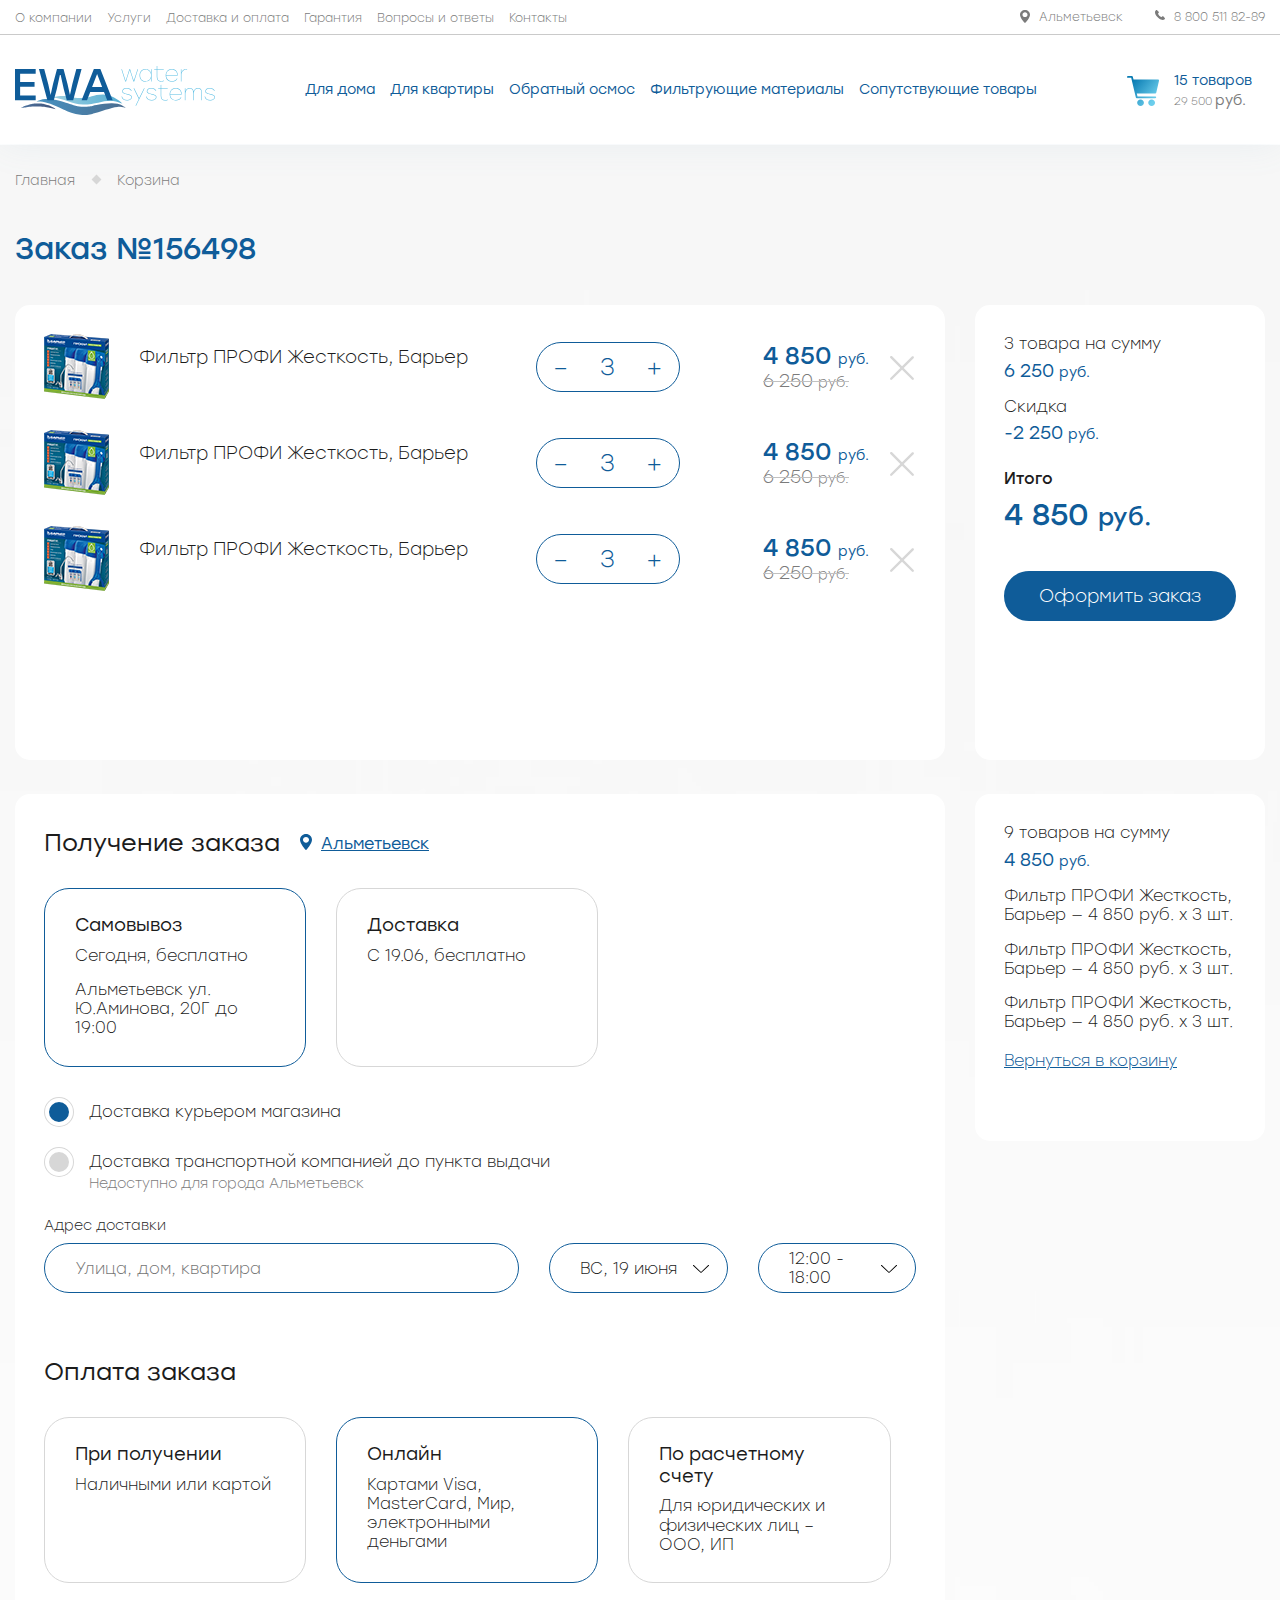
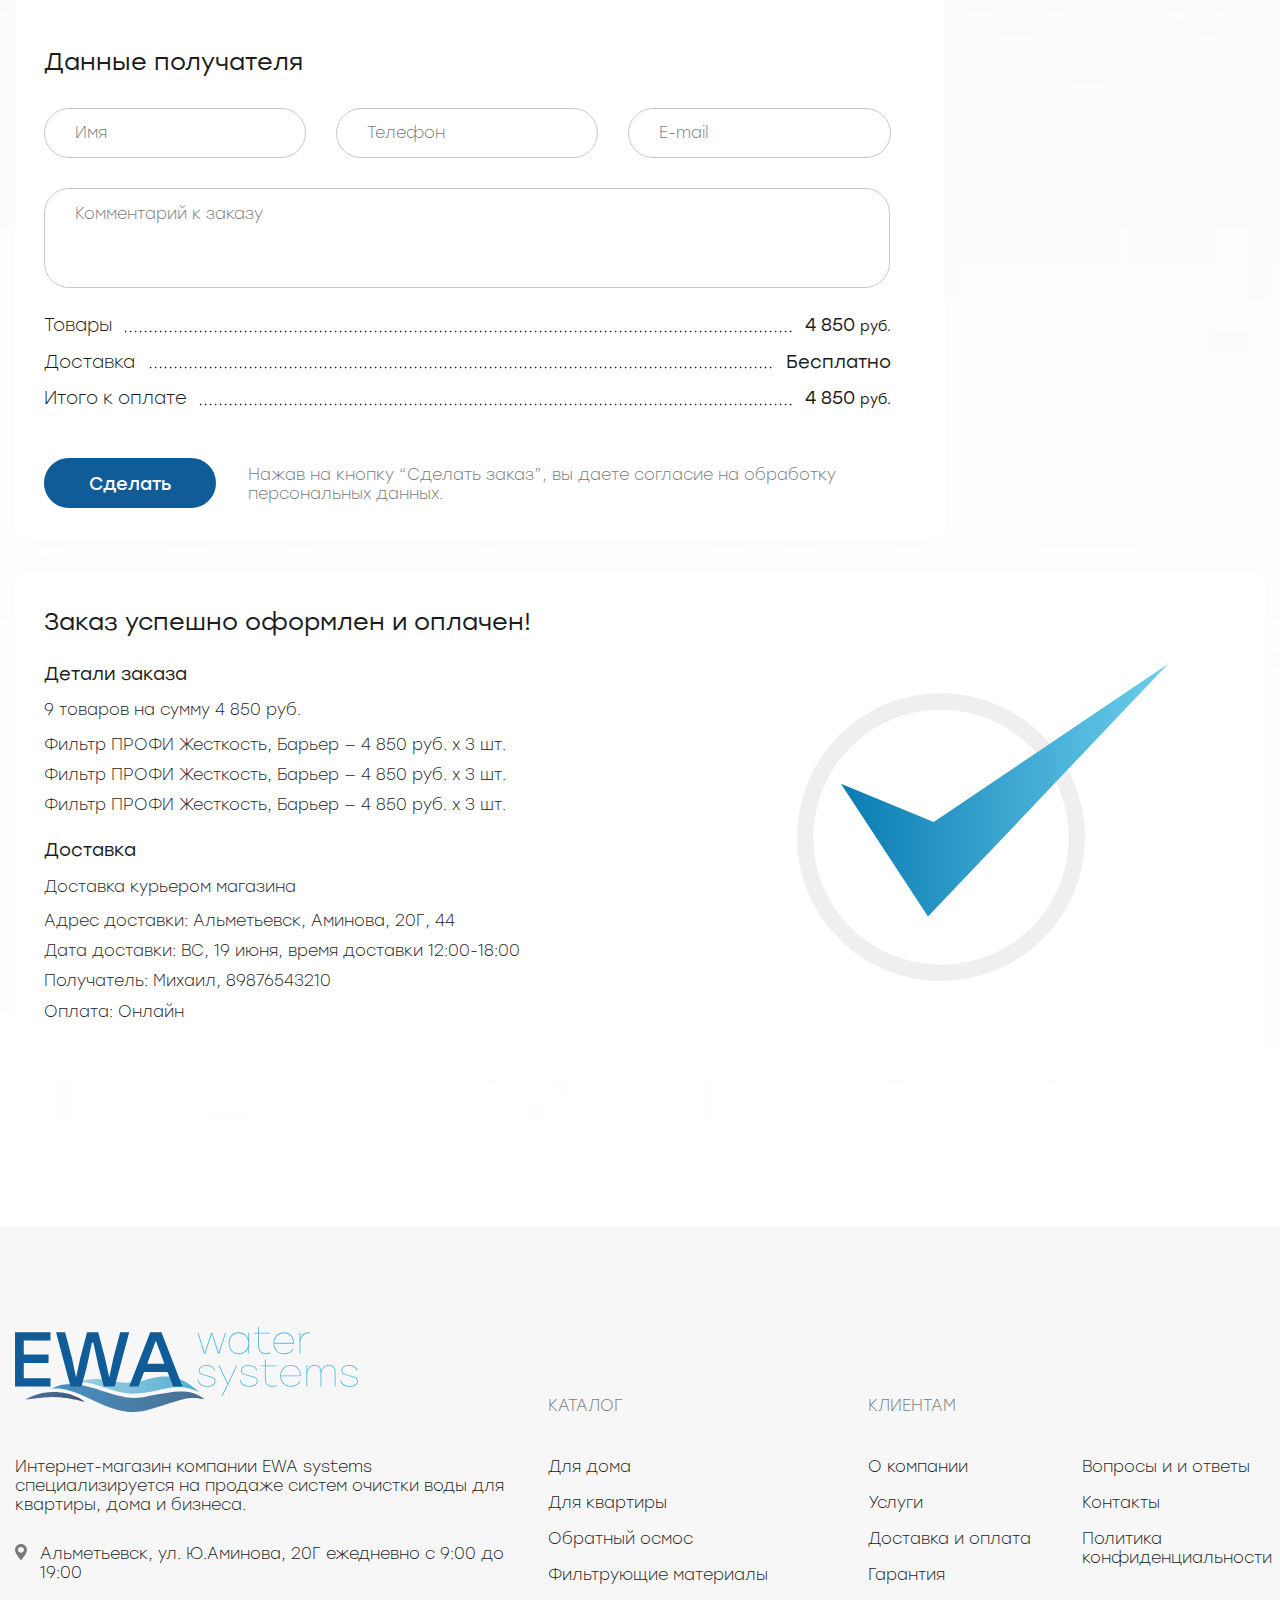
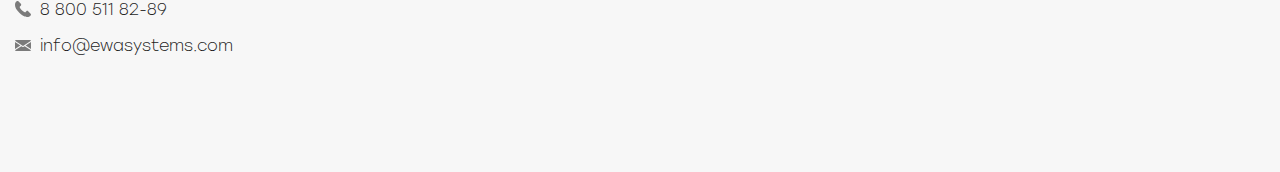
==== commit 23046745: "dsadsad" ====
--- a/cart.html
+++ b/cart.html
@@ -283,7 +283,7 @@
                                     <div class="row-select-type row">
                                         <div class="cart-col col-select-type">
                                             <label class="cart-type-select">
-                                                <input class="cart-type-select-check" type="radio" name="select-something">
+                                                <input class="cart-type-select-check" type="radio" name="select-something1">
                                                 <div class="cart-type-select-inner">
                                                     <div class="cart-type-select-title">При получении</div>
                                                     <div class="cart-type-select-additional">Наличными или картой</div>
@@ -292,7 +292,7 @@
                                         </div>
                                         <div class="cart-col col-select-type">
                                             <label class="cart-type-select">
-                                                <input class="cart-type-select-check" type="radio" name="select-something" checked>
+                                                <input class="cart-type-select-check" type="radio" name="select-something1" checked>
                                                 <div class="cart-type-select-inner">
                                                     <div class="cart-type-select-title">Онлайн</div>
                                                     <div class="cart-type-select-additional">
@@ -304,7 +304,7 @@
                                         </div>
                                         <div class="cart-col col-select-type">
                                             <label class="cart-type-select">
-                                                <input class="cart-type-select-check" type="radio" name="select-something">
+                                                <input class="cart-type-select-check" type="radio" name="select-something1">
                                                 <div class="cart-type-select-inner">
                                                     <div class="cart-type-select-title">По расчетному счету</div>
                                                     <div class="cart-type-select-additional">
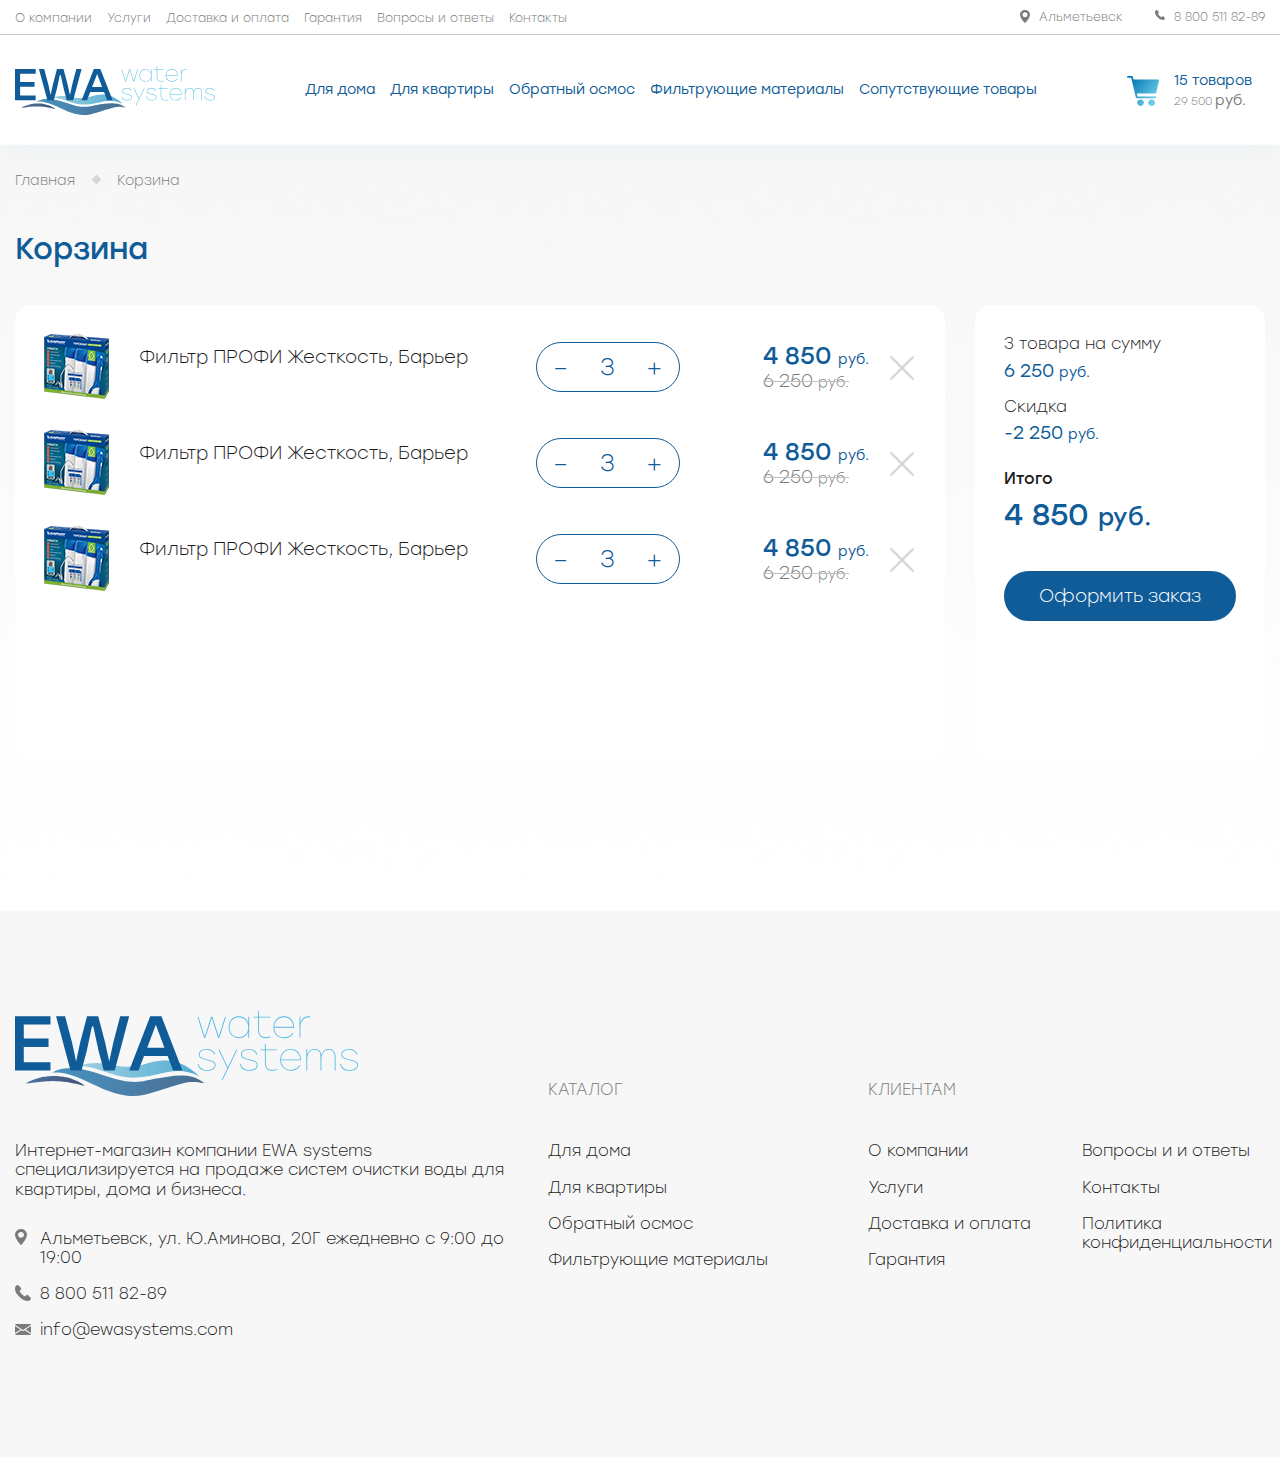
==== commit 89af7cba: "dasdad" ====
--- a/cart.html
+++ b/cart.html
@@ -15,6 +15,7 @@
     <link rel="stylesheet" href="css/media.css">
 
     <link rel="stylesheet" href="css/cart.css">
+    <link rel="stylesheet" href="css/cart_media.css">
 
     <!-- scripts -->
     <script src="js/jquery.min.js"></script>
@@ -106,9 +107,9 @@
 
         <div class="cart-inner">
             <div class="container">
-                <div class="section-heading">Заказ №156498</div>
-    
-                <div class="cart-layout">
+                <div class="section-heading">Корзина</div>
+    
+                <div class="cart-layout order-step-1">
                     <div class="cart-row row">
                         <div class="cart-content col-lg-9">
                             <div class="cart-block">
@@ -204,7 +205,7 @@
                     </div>
                 </div>
     
-                <form id="orderForm" class="cart-layout">
+                <form id="orderForm" class="cart-layout order-step-2" style="display: none">
                     <div class="cart-row row">
                         <div class="cart-content col-lg-9">
                             <div class="cart-block">
@@ -368,31 +369,31 @@
                                     <div class="cart-side-body">4 850 <span class="ruble">руб.</span></div>
                                 </div>
                                 <div class="cart-side-item">
-                                    <div class="cart-side-title">
+                                    <div class="cart-side-title cart-side-title-total">
                                         Фильтр ПРОФИ Жесткость, 
                                         Барьер — 4 850 руб. x 3 шт.
                                     </div>
                                 </div>
                                 <div class="cart-side-item">
-                                    <div class="cart-side-title">
+                                    <div class="cart-side-title cart-side-title-total">
                                         Фильтр ПРОФИ Жесткость, 
                                         Барьер — 4 850 руб. x 3 шт.
                                     </div>
                                 </div>
                                 <div class="cart-side-item">
-                                    <div class="cart-side-title">
+                                    <div class="cart-side-title cart-side-title-total">
                                         Фильтр ПРОФИ Жесткость, 
                                         Барьер — 4 850 руб. x 3 шт.
                                     </div>
                                 </div>
     
-                                <a href="javascript:void(0)" class="cart-side-link">Вернуться в корзину</a>
+                                <a href="javascript:void(0)" class="cart-side-link gotocart">Вернуться в корзину</a>
                             </div>
                         </div>
                     </div>
                 </form>
     
-                <div class="cart-layout">
+                <div class="cart-layout order-step-3" style="display: none">
                     <div class="cart-row row">
                         <div class="cart-content col-12">
                             <div class="cart-block">
@@ -526,5 +527,6 @@
 
     <!-- custom scripts -->
     <script src="js/main.js"></script>
+    <script src="js/cart.js"></script>
 </body>
 </html>--- a/css/cart.css
+++ b/css/cart.css
@@ -34,6 +34,10 @@
     flex: 0 0 65px;
     max-width: 65px;
     padding-bottom: 65px;
+
+    background-size: contain;
+    background-position: center center;
+    background-repeat: no-repeat;
 }
 
 .cart-table-product-name {
@@ -564,4 +568,8 @@
 
 .cart-inner {
     margin-bottom: 150px;
+}
+
+.cart-layout-abs {
+    position: relative;
 }--- a/css/cart_media.css
+++ b/css/cart_media.css
@@ -0,0 +1,431 @@
+@media (max-width: 1200px) {
+    .cart-table-product-remove {
+        right: 0;
+        width: 20px;
+        height: 20px;
+        display: flex;
+    }
+
+    .cart-table-product-price {
+        padding-right: 27px;
+        padding-left: 15px;
+    }
+
+    .cart-block {
+        padding: 20px;
+    }
+
+    .cart-table-product-item {
+        align-items: flex-start;
+    }
+
+    .cart-table-product-name {
+        font-size: 16px;
+        padding-left: 15px;
+        padding-right: 15px;
+
+        overflow: hidden;
+        -webkit-line-clamp: 2;
+        -webkit-box-orient: vertical;
+        display: block;
+        display: -webkit-box;
+
+        height: 51px;
+    }
+
+    .cart-table-product-prices {
+        margin-left: 0;
+    }
+
+    .ruble {
+        font-size: 12px;
+    }
+
+    .cart-table-product-price-new {
+        font-size: 18px;
+    }
+
+    .cart-table-product-price-old {
+        font-size: 14px;
+    }
+
+    .cart-table-product-counter {
+        flex: 0 0 90px;
+        max-width: 90px;
+        height: 40px;
+        border-radius: 20px;
+    }
+
+    .cart-counter-item {
+        font-size: 18px;
+        line-height: 38px;
+    }
+
+    .cart-col {
+        flex: 0 0 33.333333%;
+        max-width: 33.333333%;
+    }
+
+    .cart-col-full {
+        flex: 0 0 100%;
+        max-width: 100%;
+    }
+
+    .cart-success-image {
+        padding: 0;
+    }
+
+    .cart-success-col:nth-child(1) {
+        flex: 0 0 70%;
+        max-width: 70%;
+    }
+
+    .cart-success-col:nth-child(2) {
+        flex: 0 0 30%;
+        max-width: 30%;
+    }
+}
+
+@media (max-width: 991px) {
+    
+}
+
+@media (max-width: 767px) {
+    .cart-inner {
+        margin-bottom: 40px;
+    }
+
+    .cart-success-col:nth-child(1) {
+        flex: 0 0 calc(100% - 120px);
+        max-width: calc(100% - 120px);
+    }
+
+    .cart-success-col:nth-child(2) {
+        flex: 0 0 120px;
+        max-width: 120px;
+    }
+
+    .select-list-name {
+        line-height: 1.2;
+        font-size: 14px;
+        padding-top: 8px;
+    }
+
+    .cart-content-item {
+        margin-bottom: 30px;
+    }
+
+    .select-list {
+        margin-top: 0px;
+    }
+
+    .cart-content-title {
+        font-size: 20px;
+    }
+
+    .select-list-name-desc {
+        margin-top: 10px;
+    }
+
+    .order-total-item-span {
+        font-size: 14px;
+    }
+
+    .order-agree {
+        padding: 0px 0px 0px 15px;
+    }
+
+    .order-info-col {
+        flex: 0 0 100%;
+        max-width: 100%;
+        margin-bottom: 15px;
+    }
+
+    .cart-type-select-inner {
+        padding: 15px;
+        border-radius: 15px;
+    }
+
+    .deli-data-address {
+        flex: 0 0 100%;
+        max-width: 100%;
+        margin-bottom: 15px;
+    }
+
+    .deli-data-date,
+    .deli-data-time {
+        flex: 0 0 50%;
+        max-width: 50%;
+    }
+
+    .col-select-type {
+        flex: 0 0 100%;
+        max-width: 100%;
+        margin-bottom: 15px;
+    }
+
+    .cart-table-product-name {
+        font-size: 12px;
+        height: 28px;
+
+        flex: 0 0 calc(100% - 45px);
+        max-width: calc(100% - 45px);
+    }
+
+    .cart-table-product-photo {
+        flex: 0 0 45px;
+        max-width: 45px;
+        padding-bottom: 45px;
+    }
+
+    .cart-table-product-name {
+        padding-top: 0;
+    }
+
+    .cart-table-product-item {
+        align-items: center;
+    }
+
+    .cart-content,
+    .cart-side {
+        padding-left: 0;
+        padding-right: 0;
+    }
+
+    .cart-block {
+        border-radius: 0;
+        min-height: auto;
+    }
+
+    .cart-table-product-item {
+        flex: 0 0 45%;
+        max-width: 45%;
+    }
+
+    .cart-table-product-price {
+        flex: 0 0 31.75%;
+        max-width: 31.75%;
+    }
+
+    .cart-table-product-remove {
+        top: 13px;
+    }
+}
+
+@media (max-width: 480px) {
+    .cart-block {
+        padding-left: 15px;
+        padding-right: 15px;
+    }
+
+    .cart-success-col:nth-child(1) {
+        flex: 0 0 100%;
+        max-width: 100%;
+    }
+
+    .cart-success-image {
+        justify-content: center;
+    }
+
+    .cart-success-image img {
+        max-width: 100px;
+    }
+
+    .cart-success-col:nth-child(2) {
+        flex: 0 0 100%;
+        max-width: 100%;
+    }
+
+    .cart-success-item {
+        font-size: 12px;
+    }
+
+    .cart-success-title {
+        font-size: 16px;
+    }
+
+    .cart-content-title {
+        font-size: 16px;
+    }
+
+    .cart-content-city {
+        font-size: 14px;
+        margin-left: 0;
+        padding-left: 15px;
+    }
+
+    .cart-content-flex {
+        flex-wrap: wrap;
+    }
+
+    .cart-content-city {
+        flex: 0 0 100%;
+        max-width: 100%;
+        margin-top: 10px;
+    }
+
+    .deli-data-style {
+        font-size: 13px;
+        height: 40px;
+        border-radius: 20px;
+        padding-left: 15px;
+        padding-right: 15px;
+    }
+
+    .select-list-name {
+        padding-left: 30px;
+        padding-top: 2px;
+    }
+
+    .select-list-name::before {
+        width: 20px;
+        height: 20px;
+    }
+
+    .select-list-name::after {
+        width: 18px;
+        height: 18px;
+        border-width: 2px;
+    }
+
+    .select-list-name-desc {
+        font-size: 12px;
+    }
+
+    .cart-type-select-desc, .cart-type-select-additional {
+        font-size: 12px;
+    }
+
+    .cart-type-select-title {
+        font-size: 16px;
+    }
+
+    .order-footer {
+        flex-wrap: wrap;
+        margin-top: 10px;
+    }
+
+    .order-total-item-left {
+        padding-right: 5px;
+    }
+
+    .order-total-item-right {
+        padding-left: 5px;
+    }
+
+    .deli-data-date, .deli-data-time {
+        flex: 0 0 100%;
+        max-width: 100%;
+        margin-bottom: 15px;
+    }
+
+    .order-button,
+    .order-agree {
+        flex: 0 0 100%;
+        max-width: 100%;
+    }
+
+    .order-agree {
+        padding-left: 0;
+        padding-top: 15px;
+        font-size: 12px;
+    }
+
+    .order-info-input[type="text"] {
+        height: 40px;
+    }
+
+    .order-info-input {
+        padding-left: 15px;
+        padding-right: 15px;
+        font-size: 14px;
+    }
+
+    .cart-side-title-total {
+        font-size: 13px;
+    }
+
+    .cart-side-link {
+        font-size: 13px;
+    }
+
+    .ruble {
+        font-size: 9px;
+    }
+
+    .cart-counter-item:not(input) {
+        display: none;
+    }
+
+    .cart-counter-item {
+        flex: 0 0 100%;
+        max-width: 100%;
+        font-size: 14px;
+    }
+
+    .cart-table-product-counter {
+        overflow: hidden;
+        flex: 0 0 30px;
+        max-width: 30px;
+        height: 30px;
+
+        border-radius: 5px;
+    }
+
+    .cart-table-product-count {
+        flex: 0 0 30px;
+        max-width: 30px;
+    }
+
+    .cart-table-product-item {
+        flex: 0 0 50%;
+        max-width: 50%;
+    }
+
+    .cart-table-product-price {
+        flex: 0 0 calc(50% - 30px);
+        max-width: calc(50% - 30px);
+        padding-right: 0;
+    }
+
+    .cart-table-product-photo {
+        display: none;
+    }
+
+    .cart-table-product-name {
+        flex: 0 0 100%;
+        max-width: 100%;
+        padding-left: 0;
+    }
+
+    .cart-table-product-price-new {
+        font-size: 13px;
+    }
+
+    .cart-table-product-price-old {
+        font-size: 12px;
+    }
+
+    .cart-table-product-remove {
+        width: 17px;
+        height: 17px;
+        top: 8px;
+        right: -5px;
+    }
+
+    .cart-side-body {
+        font-size: 16px;
+    }
+
+    .cart-side-total-value {
+        font-size: 20px;
+    }
+
+    .total-ruble {
+        font-size: 13px;
+    }
+
+    .cart-order-button {
+        margin-top: 15px;
+    }
+}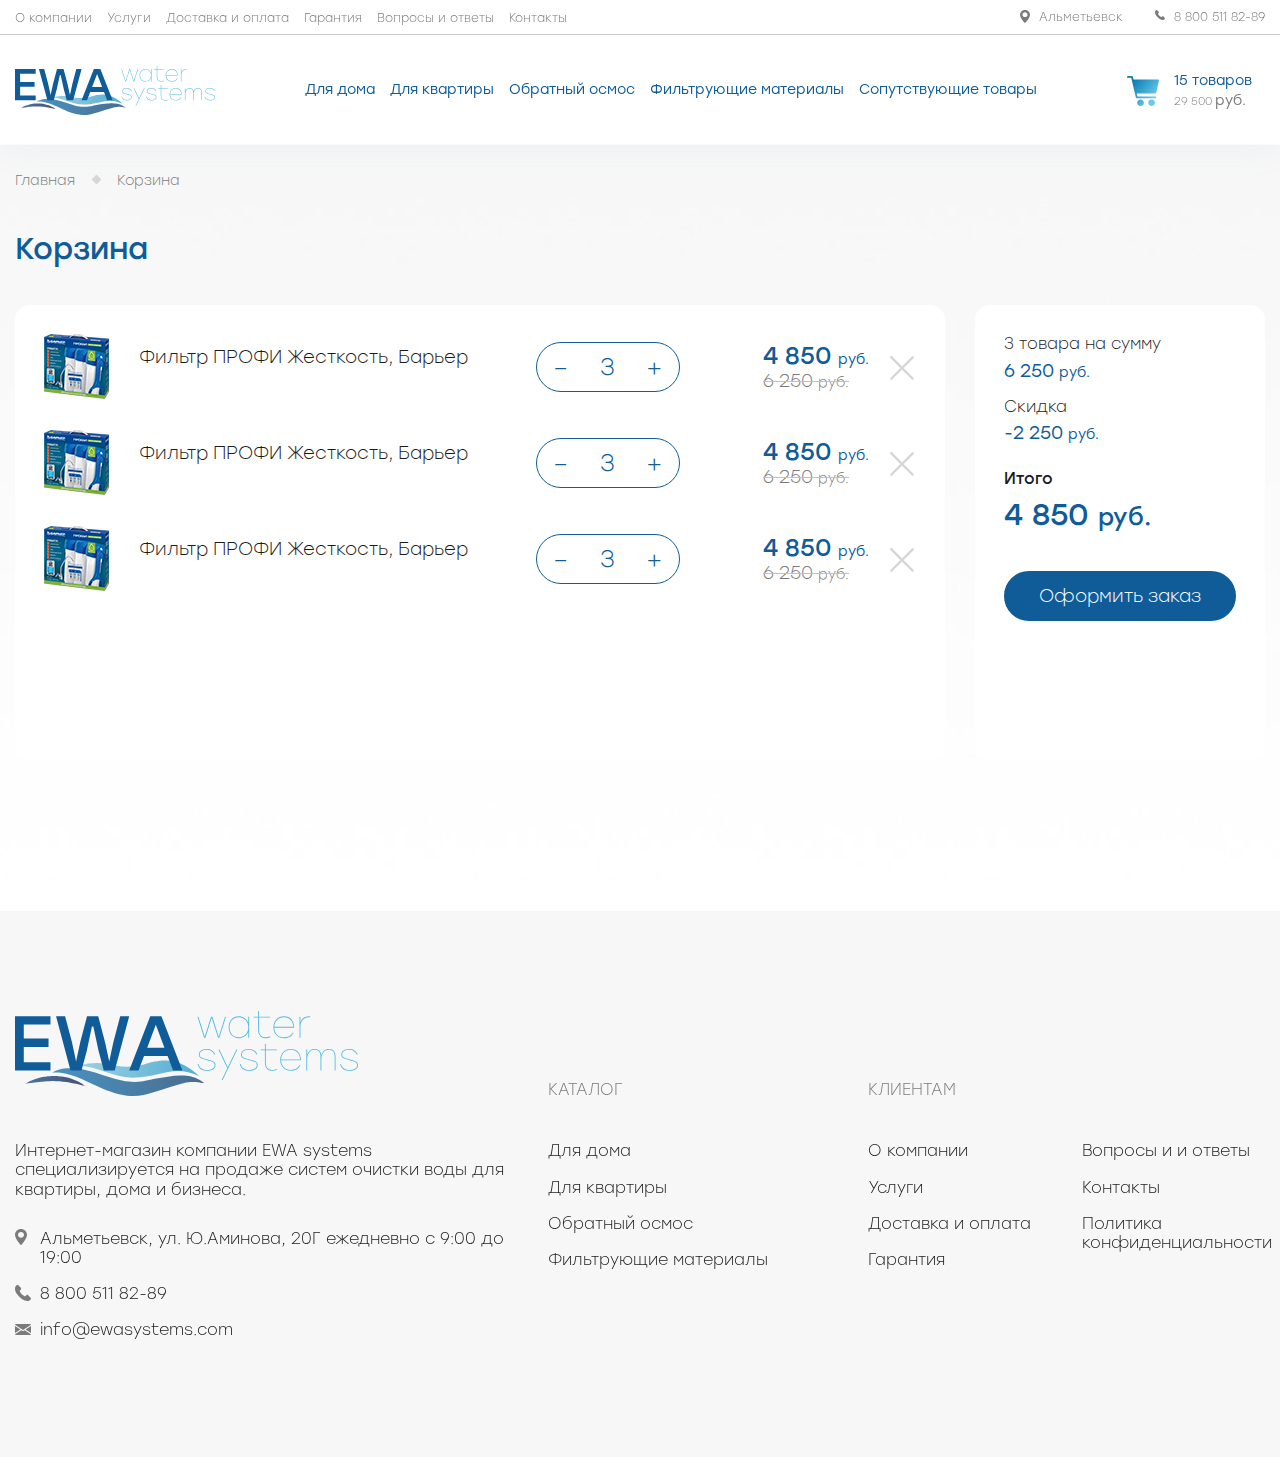
==== commit 0c0ffe08: "dasdad" ====
--- a/cart.html
+++ b/cart.html
@@ -184,7 +184,7 @@
                             </div>
                         </div>
                         <div class="cart-side col-lg-3">
-                            <div class="cart-block">
+                            <div class="cart-block cart-block-sticky">
                                 <div class="cart-side-item">
                                     <div class="cart-side-title">3 товара на сумму</div>
                                     <div class="cart-side-body">6 250 <span class="ruble">руб.</span></div>
@@ -363,7 +363,7 @@
                             </div>
                         </div>
                         <div class="cart-side cart-side-order col-lg-3">
-                            <div class="cart-block">
+                            <div class="cart-block cart-block-sticky">
                                 <div class="cart-side-item">
                                     <div class="cart-side-title">9 товаров на сумму</div>
                                     <div class="cart-side-body">4 850 <span class="ruble">руб.</span></div>
--- a/css/cart.css
+++ b/css/cart.css
@@ -103,6 +103,10 @@
     color: var(--accent);
 
     border: none;
+}
+
+.cart-counter-item:not(input) {
+    cursor: pointer;
 }
 
 .cart-table-product-prices {
@@ -512,10 +516,8 @@
 
 .order-footer {
     margin-top: 33px;
-}
-
-.order-footer {
-    display: flex;
+    display: flex;
+    flex-wrap: wrap;
 }
 
 .order-agree {
@@ -523,6 +525,9 @@
     color: var(--gray-text);
     font-size: 16px;
     font-weight: 300;
+
+    flex: 0 0 calc(100% - 201px);
+    max-width: calc(100% - 201px);
 }
 
 .cart-success {
@@ -572,4 +577,14 @@
 
 .cart-layout-abs {
     position: relative;
+}
+
+.cart-side {
+    position: relative;
+}
+
+.cart-block-sticky {
+    position: sticky;
+    top: 15px;
+    left: 0;
 }--- a/css/cart_media.css
+++ b/css/cart_media.css
@@ -131,8 +131,16 @@
         font-size: 14px;
     }
 
+    .order-footer {
+        align-items: center;
+    }
+
     .order-agree {
-        padding: 0px 0px 0px 15px;
+        padding: 0 0 0 15px;
+        font-size: 13px;
+
+        flex: 0 0 calc(100% - 170px);
+        max-width: calc(100% - 10px);
     }
 
     .order-info-col {
@@ -213,6 +221,14 @@
 }
 
 @media (max-width: 480px) {
+    .cart-success-col:nth-child(1) {
+        order: 1;
+    }
+
+    .cart-success-col:nth-child(2) {
+        order: 0
+    }
+
     .cart-block {
         padding-left: 15px;
         padding-right: 15px;
@@ -225,6 +241,7 @@
 
     .cart-success-image {
         justify-content: center;
+        margin-bottom: 20px;
     }
 
     .cart-success-image img {
